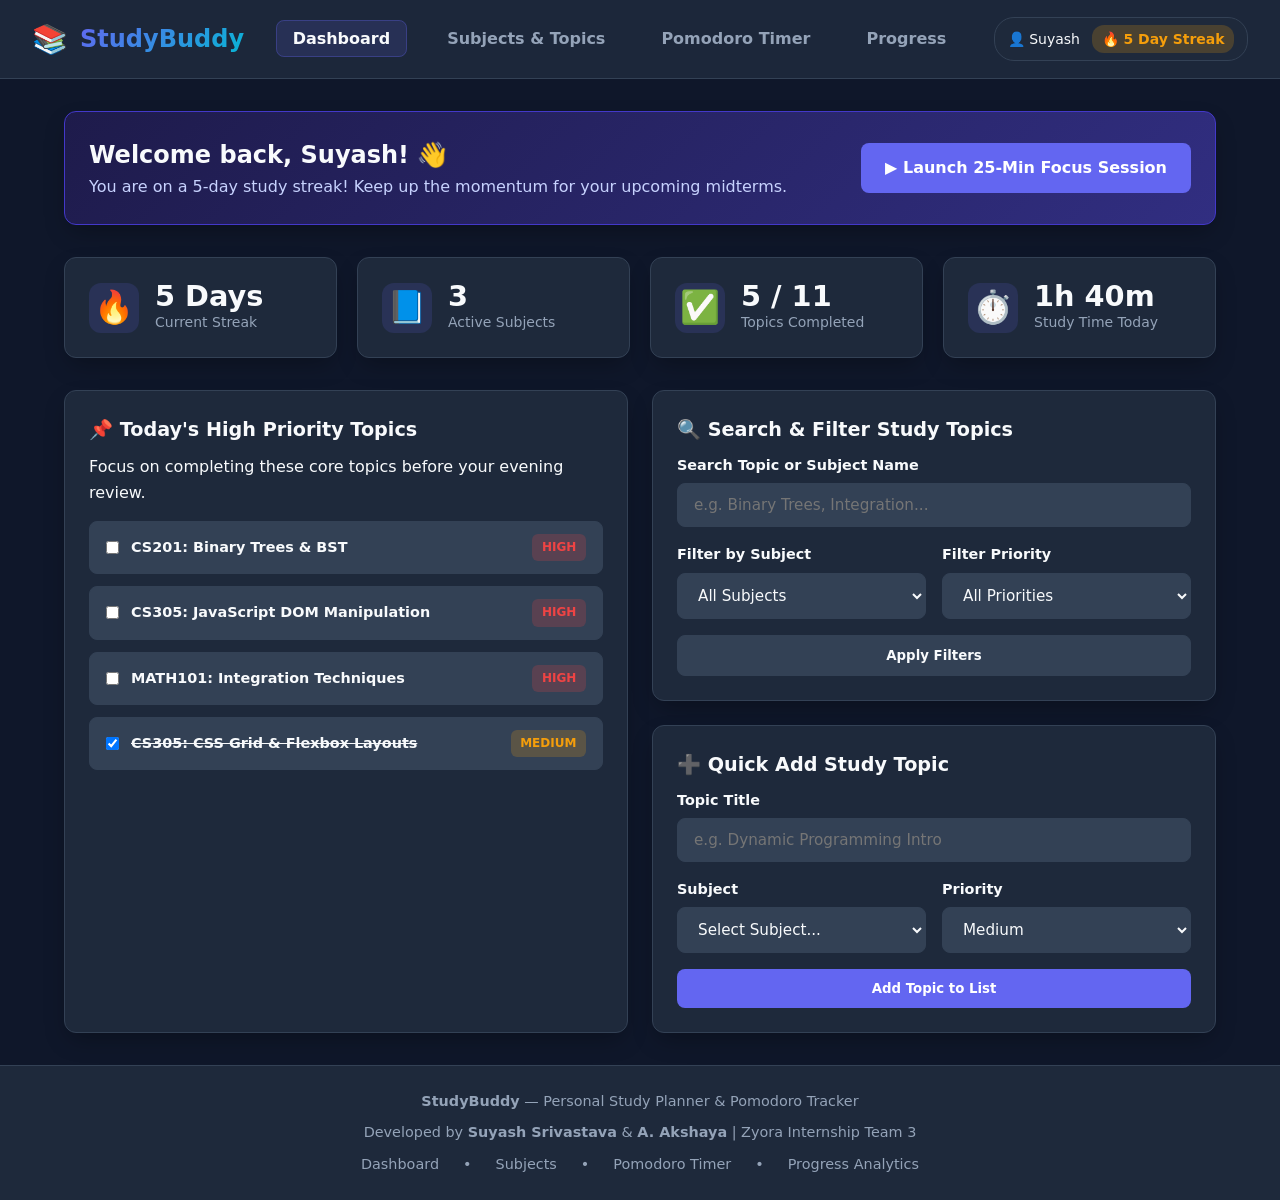
==== index.html @ 3e4cda9d "refactor: reorganize folder structure into /pages, /css, /js, /images and convert all pages to pure " ====
<!DOCTYPE html>
<html lang="en">
<head>
  <meta charset="UTF-8">
  <meta name="viewport" content="width=device-width, initial-scale=1.0">
  <title>StudyBuddy — Study Planner Dashboard</title>
  <meta name="description" content="Personal study planner dashboard to track daily study streaks, manage subjects, and focus with Pomodoro timers.">
  <link rel="stylesheet" href="css/style.css">
</head>
<body>

  <!-- Header & Navigation -->
  <header>
    <div class="logo-area">
      <span>📚</span>
      <h1>StudyBuddy</h1>
    </div>
    <nav aria-label="Main Navigation">
      <ul>
        <li><a href="index.html" class="active">Dashboard</a></li>
        <li><a href="pages/subjects.html">Subjects & Topics</a></li>
        <li><a href="pages/timer.html">Pomodoro Timer</a></li>
        <li><a href="pages/progress.html">Progress</a></li>
      </ul>
    </nav>
    <div class="user-badge">
      <span>👤 Suyash</span>
      <span class="streak-pill">🔥 5 Day Streak</span>
    </div>
  </header>

  <!-- Main Content Area -->
  <main id="main-content">
    
    <!-- Hero / Welcome Banner -->
    <section class="card" id="welcome-banner">
      <div>
        <h2>Welcome back, Suyash! 👋</h2>
        <p>You are on a 5-day study streak! Keep up the momentum for your upcoming midterms.</p>
      </div>
      <div>
        <a href="pages/timer.html" class="btn">▶️ Launch 25-Min Focus Session</a>
      </div>
    </section>

    <!-- Key Metrics / Stats Summary -->
    <section id="dashboard-stats" class="grid-4" aria-label="Study Overview Statistics">
      <div class="card stat-card">
        <div class="stat-icon">🔥</div>
        <div>
          <div class="stat-value">5 Days</div>
          <div class="stat-label">Current Streak</div>
        </div>
      </div>

      <div class="card stat-card">
        <div class="stat-icon">📘</div>
        <div>
          <div class="stat-value">3</div>
          <div class="stat-label">Active Subjects</div>
        </div>
      </div>

      <div class="card stat-card">
        <div class="stat-icon">✅</div>
        <div>
          <div class="stat-value">5 / 11</div>
          <div class="stat-label">Topics Completed</div>
        </div>
      </div>

      <div class="card stat-card">
        <div class="stat-icon">⏱️</div>
        <div>
          <div class="stat-value">1h 40m</div>
          <div class="stat-label">Study Time Today</div>
        </div>
      </div>
    </section>

    <!-- Two-Column Grid: Priority Tasks & Search/Forms -->
    <div class="grid-2">
      
      <!-- High Priority Topics Column -->
      <section class="card" id="priority-topics-section">
        <h3>📌 Today's High Priority Topics</h3>
        <p>Focus on completing these core topics before your evening review.</p>

        <ul class="topic-list" id="dashboard-topic-list">
          <li class="topic-item">
            <label for="topic-cb-1">
              <input type="checkbox" id="topic-cb-1" name="topic-cb-1">
              <span><strong>CS201:</strong> Binary Trees & BST</span>
            </label>
            <span class="badge badge-high">High</span>
          </li>
          <li class="topic-item">
            <label for="topic-cb-2">
              <input type="checkbox" id="topic-cb-2" name="topic-cb-2">
              <span><strong>CS305:</strong> JavaScript DOM Manipulation</span>
            </label>
            <span class="badge badge-high">High</span>
          </li>
          <li class="topic-item">
            <label for="topic-cb-3">
              <input type="checkbox" id="topic-cb-3" name="topic-cb-3">
              <span><strong>MATH101:</strong> Integration Techniques</span>
            </label>
            <span class="badge badge-high">High</span>
          </li>
          <li class="topic-item">
            <label for="topic-cb-4">
              <input type="checkbox" id="topic-cb-4" name="topic-cb-4" checked>
              <span><del><strong>CS305:</strong> CSS Grid & Flexbox Layouts</del></span>
            </label>
            <span class="badge badge-medium">Medium</span>
          </li>
        </ul>
      </section>

      <!-- Search & Quick Add Form Column -->
      <div class="form-column">
        
        <!-- Search & Filter Form -->
        <section class="card" id="search-filter-section">
          <h3>🔍 Search & Filter Study Topics</h3>
          <form id="dashboard-search-form" action="#" method="GET">
            <div class="form-group">
              <label for="search-query">Search Topic or Subject Name</label>
              <input type="text" id="search-query" name="search-query" placeholder="e.g. Binary Trees, Integration...">
            </div>

            <div class="form-row">
              <div class="form-group">
                <label for="filter-subject">Filter by Subject</label>
                <select id="filter-subject" name="filter-subject">
                  <option value="all">All Subjects</option>
                  <option value="CS201">Data Structures & Algorithms</option>
                  <option value="CS305">Web Development</option>
                  <option value="MATH101">Mathematics & Calculus</option>
                </select>
              </div>

              <div class="form-group">
                <label for="filter-priority">Filter Priority</label>
                <select id="filter-priority" name="filter-priority">
                  <option value="all">All Priorities</option>
                  <option value="high">High Priority</option>
                  <option value="medium">Medium Priority</option>
                  <option value="low">Low Priority</option>
                </select>
              </div>
            </div>

            <button type="submit" class="btn btn-secondary">Apply Filters</button>
          </form>
        </section>

        <!-- Quick Add Topic Form -->
        <section class="card" id="quick-add-section">
          <h3>➕ Quick Add Study Topic</h3>
          <form id="quick-task-form" action="#" method="POST">
            <div class="form-group">
              <label for="quick-topic-title">Topic Title</label>
              <input type="text" id="quick-topic-title" name="quick-topic-title" placeholder="e.g. Dynamic Programming Intro" required>
            </div>

            <div class="form-row">
              <div class="form-group">
                <label for="quick-subject-select">Subject</label>
                <select id="quick-subject-select" name="quick-subject-select" required>
                  <option value="">Select Subject...</option>
                  <option value="CS201">CS201: Data Structures</option>
                  <option value="CS305">CS305: Web Development</option>
                  <option value="MATH101">MATH101: Calculus</option>
                </select>
              </div>

              <div class="form-group">
                <label for="quick-priority-select">Priority</label>
                <select id="quick-priority-select" name="quick-priority-select">
                  <option value="high">High</option>
                  <option value="medium" selected>Medium</option>
                  <option value="low">Low</option>
                </select>
              </div>
            </div>

            <button type="submit" class="btn">Add Topic to List</button>
          </form>
        </section>

      </div>
    </div>

  </main>

  <!-- Shared Footer -->
  <footer>
    <p><strong>StudyBuddy</strong> — Personal Study Planner & Pomodoro Tracker</p>
    <p>Developed by <strong>Suyash Srivastava</strong> & <strong>A. Akshaya</strong> | Zyora Internship Team 3</p>
    <div class="footer-links">
      <a href="index.html">Dashboard</a> •
      <a href="pages/subjects.html">Subjects</a> •
      <a href="pages/timer.html">Pomodoro Timer</a> •
      <a href="pages/progress.html">Progress Analytics</a>
    </div>
  </footer>

  <script src="js/script.js"></script>
</body>
</html>
---- css/style.css ----
/* StudyBuddy CSS Stylesheet */
:root {
  --primary: #6366f1;
  --primary-hover: #4f46e5;
  --secondary: #06b6d4;
  --accent: #f59e0b;
  --success: #10b981;
  --danger: #ef4444;
  --bg-dark: #0f172a;
  --bg-card: #1e293b;
  --bg-input: #334155;
  --text-main: #f8fafc;
  --text-muted: #94a3b8;
  --border: #334155;
  --radius: 12px;
  --shadow: 0 10px 25px -5px rgba(0, 0, 0, 0.3);
}

* {
  box-sizing: border-box;
  margin: 0;
  padding: 0;
  font-family: 'Segoe UI', system-ui, -apple-system, sans-serif;
}

body {
  background-color: var(--bg-dark);
  color: var(--text-main);
  line-height: 1.6;
  min-height: 100vh;
  display: flex;
  flex-direction: column;
}

/* Header & Navigation */
header {
  background-color: rgba(30, 41, 59, 0.95);
  backdrop-filter: blur(10px);
  border-bottom: 1px solid var(--border);
  position: sticky;
  top: 0;
  z-index: 100;
  padding: 1rem 2rem;
  display: flex;
  justify-content: space-between;
  align-items: center;
  flex-wrap: wrap;
  gap: 1rem;
}

.logo-area {
  display: flex;
  align-items: center;
  gap: 0.75rem;
}

.logo-area span {
  font-size: 1.8rem;
}

.logo-area h1 {
  font-size: 1.5rem;
  font-weight: 700;
  background: linear-gradient(135deg, #6366f1, #06b6d4);
  -webkit-background-clip: text;
  -webkit-text-fill-color: transparent;
}

nav ul {
  display: flex;
  list-style: none;
  gap: 1.5rem;
}

nav a {
  color: var(--text-muted);
  text-decoration: none;
  font-weight: 600;
  padding: 0.5rem 1rem;
  border-radius: 8px;
  transition: all 0.2s ease;
}

nav a:hover,
nav a.active {
  color: var(--text-main);
  background-color: rgba(99, 102, 241, 0.15);
  border: 1px solid rgba(99, 102, 241, 0.3);
}

.user-badge {
  display: flex;
  align-items: center;
  gap: 0.75rem;
  background: var(--bg-card);
  padding: 0.4rem 0.8rem;
  border-radius: 20px;
  border: 1px solid var(--border);
  font-size: 0.875rem;
}

.streak-pill {
  background: rgba(245, 158, 11, 0.2);
  color: var(--accent);
  padding: 0.2rem 0.6rem;
  border-radius: 12px;
  font-weight: 700;
}

/* Main Container */
main {
  flex: 1;
  max-width: 1200px;
  width: 100%;
  margin: 0 auto;
  padding: 2rem 1.5rem;
  display: flex;
  flex-direction: column;
  gap: 2rem;
}

.page-header {
  display: flex;
  justify-content: space-between;
  align-items: center;
  flex-wrap: wrap;
  gap: 1rem;
  padding-bottom: 1rem;
  border-bottom: 1px solid var(--border);
}

.page-header h2 {
  font-size: 1.8rem;
  font-weight: 700;
}

.page-header p {
  color: var(--text-muted);
}

/* Welcome Banner */
#welcome-banner {
  background: linear-gradient(135deg, #1e1b4b, #312e81);
  border-color: #4338ca;
  display: flex;
  justify-content: space-between;
  align-items: center;
  flex-wrap: wrap;
  gap: 1rem;
}

#welcome-banner p {
  color: #c7d2fe;
}

/* Grids */
.grid-2 {
  display: grid;
  grid-template-columns: repeat(auto-fit, minmax(320px, 1fr));
  gap: 1.5rem;
}

.grid-4 {
  display: grid;
  grid-template-columns: repeat(auto-fit, minmax(220px, 1fr));
  gap: 1.25rem;
}

.form-column {
  display: flex;
  flex-direction: column;
  gap: 1.5rem;
}

/* Cards */
.card {
  background: var(--bg-card);
  border: 1px solid var(--border);
  border-radius: var(--radius);
  padding: 1.5rem;
  box-shadow: var(--shadow);
}

.card h3 {
  font-size: 1.2rem;
  margin-bottom: 0.5rem;
}

.stat-card {
  display: flex;
  align-items: center;
  gap: 1rem;
}

.stat-icon {
  font-size: 2rem;
  width: 50px;
  height: 50px;
  border-radius: 12px;
  background: rgba(99, 102, 241, 0.15);
  display: flex;
  align-items: center;
  justify-content: center;
}

.stat-value {
  font-size: 1.8rem;
  font-weight: 800;
  line-height: 1;
}

.stat-label {
  color: var(--text-muted);
  font-size: 0.875rem;
}

/* Forms & Inputs */
form {
  display: flex;
  flex-direction: column;
  gap: 1rem;

}

.form-group {
  display: flex;
  flex-direction: column;
  gap: 0.4rem;
}

.form-row {
  display: flex;
  gap: 1rem;
  flex-wrap: wrap;
}

.form-row .form-group {
  flex: 1;
  min-width: 200px;
}

.filter-form-row {
  align-items: flex-end;
}

.flex-2 {
  flex: 2;
}

label {
  font-weight: 600;
  font-size: 0.9rem;
  color: var(--text-main);
}

.checkbox-label {
  display: flex;
  align-items: center;
  gap: 0.5rem;
  cursor: pointer;
}

input[type="text"],
input[type="number"],
input[type="date"],
input[type="time"],
select,
textarea {
  width: 100%;
  padding: 0.75rem 1rem;
  background: var(--bg-input);
  border: 1px solid var(--border);
  border-radius: 8px;
  color: var(--text-main);
  font-size: 0.95rem;
  outline: none;
  transition: border-color 0.2s ease;
}

input:focus,
select:focus,
textarea:focus {
  border-color: var(--primary);
}

.btn {
  display: inline-flex;
  align-items: center;
  justify-content: center;
  gap: 0.5rem;
  padding: 0.75rem 1.5rem;
  background: var(--primary);
  color: #fff;
  font-weight: 600;
  border: none;
  border-radius: 8px;
  cursor: pointer;
  text-decoration: none;
  width: 100%;
  transition: background 0.2s ease;
}

.btn:hover {
  background: var(--primary-hover);
}

.btn-secondary {
  background: var(--bg-input);
  color: var(--text-main);
  border: 1px solid var(--border);
}

.btn-secondary:hover {
  background: var(--border);
}

.btn-danger {
  background: var(--danger);
}

.btn-success {
  background: var(--success);
}

/* Topic Checklists */
.topic-list {
  list-style: none;
  display: flex;
  flex-direction: column;
  gap: 0.75rem;
  margin-top: 1rem;
}

.topic-item {
  display: flex;
  align-items: center;
  justify-content: space-between;
  background: var(--bg-input);
  padding: 0.75rem 1rem;
  border-radius: 8px;
  border: 1px solid var(--border);
}

.topic-item label {
  display: flex;
  align-items: center;
  gap: 0.75rem;
  cursor: pointer;
}

.badge {
  padding: 0.25rem 0.6rem;
  border-radius: 6px;
  font-size: 0.75rem;
  font-weight: 700;
  text-transform: uppercase;
  display: inline-block;
}

.badge-high { background: rgba(239, 68, 68, 0.2); color: var(--danger); }
.badge-medium { background: rgba(245, 158, 11, 0.2); color: var(--accent); }
.badge-low { background: rgba(16, 185, 129, 0.2); color: var(--success); }

/* Progress Bar */
.progress-bar-bg {
  width: 100%;
  height: 10px;
  background: var(--bg-input);
  border-radius: 5px;
  overflow: hidden;
  margin-top: 0.5rem;
}

.progress-bar-large {
  height: 14px;
}

.progress-bar-fill {
  height: 100%;
  background: linear-gradient(90deg, var(--primary), var(--secondary));
  border-radius: 5px;
  transition: width 0.3s ease;
}

.progress-fill-50 { width: 50%; }
.progress-fill-33 { width: 33%; }
.progress-fill-45 { width: 45%; }
.progress-cyan { background: linear-gradient(90deg, #06b6d4, #10b981); }
.progress-amber { background: linear-gradient(90deg, #f59e0b, #ef4444); }

.subject-card-stack {
  display: flex;
  flex-direction: column;
  gap: 1.5rem;
}

.subject-card-header {
  display: flex;
  justify-content: space-between;
  align-items: center;
  margin-bottom: 0.5rem;
}

.section-subtext {
  color: var(--text-muted);
  font-size: 0.875rem;
}

/* Timer Display Page */
.timer-box {
  text-align: center;
  padding: 2.5rem;
}

.timer-mode-group {
  display: flex;
  justify-content: center;
  gap: 0.75rem;
  margin-bottom: 1.5rem;
  flex-wrap: wrap;
}

.timer-mode-group .btn {
  width: auto;
}

.active-task-text {
  color: var(--text-muted);
  font-size: 1.1rem;
}

.active-task-text strong {
  color: var(--secondary);
}

.timer-clock {
  font-size: 4.5rem;
  font-weight: 800;
  font-family: monospace;
  letter-spacing: 2px;
  margin: 1rem 0;
  color: var(--secondary);
}

.timer-controls {
  display: flex;
  justify-content: center;
  gap: 1rem;
  margin-top: 1.5rem;
}

.timer-controls .btn {
  width: auto;
  font-size: 1.1rem;
  padding: 0.8rem 1.8rem;
}

/* Session History Table */
.table-wrapper {
  overflow-x: auto;
  margin-top: 1rem;
}

.session-table {
  width: 100%;
  border-collapse: collapse;
  text-align: left;
}

.session-table th {
  padding: 0.75rem;
  border-bottom: 1px solid var(--border);
  color: var(--text-muted);
}

.session-table td {
  padding: 0.75rem;
  border-bottom: 1px solid var(--border);
}

/* Progress Page Components */
.progress-summary-header {
  display: flex;
  justify-content: space-between;
  align-items: center;
  flex-wrap: wrap;
  gap: 1rem;
  margin-bottom: 0.5rem;
}

.progress-percentage-large {
  font-size: 2.2rem;
  font-weight: 800;
  color: var(--secondary);
}

.progress-card-header {
  display: flex;
  justify-content: space-between;
  align-items: center;
  margin-bottom: 0.25rem;
}

.progress-badge-primary { font-weight: 700; color: var(--primary); }
.progress-badge-secondary { font-weight: 700; color: var(--secondary); }
.progress-badge-accent { font-weight: 700; color: var(--accent); }

.progress-topic-breakdown {
  margin-top: 1rem;
  font-size: 0.85rem;
  color: var(--text-muted);
  list-style: none;
  display: flex;
  flex-direction: column;
  gap: 0.3rem;
}

.achievement-card {
  background: linear-gradient(135deg, #1e293b, #0f172a);
}

.streak-banner {
  display: flex;
  gap: 1rem;
  align-items: center;
  margin: 1rem 0;
}

.streak-icon {
  font-size: 3rem;
}

.streak-title {
  font-size: 1.5rem;
  font-weight: 800;
  color: var(--accent);
}

.badge-row {
  display: flex;
  gap: 0.5rem;
  flex-wrap: wrap;
  margin-top: 1rem;
}

/* Footer */
footer {
  background: var(--bg-card);
  border-top: 1px solid var(--border);
  padding: 1.5rem 2rem;
  margin-top: auto;
  text-align: center;
  color: var(--text-muted);
  font-size: 0.9rem;
}

footer p {
  margin-bottom: 0.5rem;
}

.footer-links {
  display: flex;
  justify-content: center;
  gap: 1.5rem;
  margin-top: 0.5rem;
}

.footer-links a {
  color: var(--text-muted);
  text-decoration: none;
}

.footer-links a:hover {
  color: var(--primary);
}
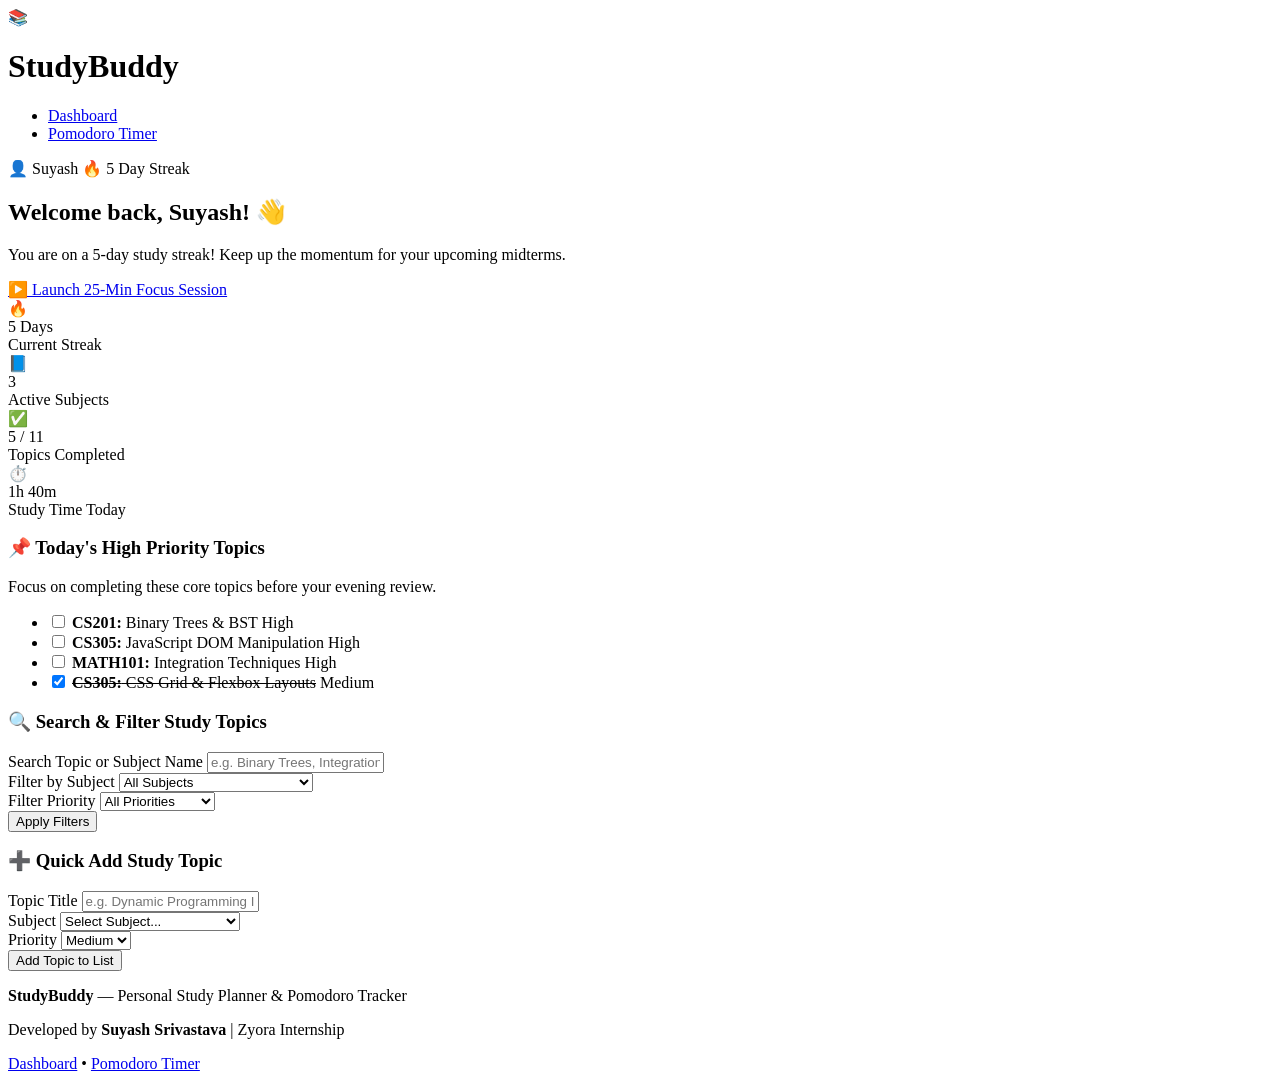
==== commit 7e2a1c13: "refactor: remove Akshaya's pages, remove all CSS & JS files, keep pure HTML for Suyash's pages" ====
--- a/index.html
+++ b/index.html
@@ -5,7 +5,6 @@
   <meta name="viewport" content="width=device-width, initial-scale=1.0">
   <title>StudyBuddy — Study Planner Dashboard</title>
   <meta name="description" content="Personal study planner dashboard to track daily study streaks, manage subjects, and focus with Pomodoro timers.">
-  <link rel="stylesheet" href="css/style.css">
 </head>
 <body>
 
@@ -18,9 +17,7 @@
     <nav aria-label="Main Navigation">
       <ul>
         <li><a href="index.html" class="active">Dashboard</a></li>
-        <li><a href="pages/subjects.html">Subjects & Topics</a></li>
         <li><a href="pages/timer.html">Pomodoro Timer</a></li>
-        <li><a href="pages/progress.html">Progress</a></li>
       </ul>
     </nav>
     <div class="user-badge">
@@ -198,15 +195,12 @@
   <!-- Shared Footer -->
   <footer>
     <p><strong>StudyBuddy</strong> — Personal Study Planner & Pomodoro Tracker</p>
-    <p>Developed by <strong>Suyash Srivastava</strong> & <strong>A. Akshaya</strong> | Zyora Internship Team 3</p>
+    <p>Developed by <strong>Suyash Srivastava</strong> | Zyora Internship</p>
     <div class="footer-links">
       <a href="index.html">Dashboard</a> •
-      <a href="pages/subjects.html">Subjects</a> •
-      <a href="pages/timer.html">Pomodoro Timer</a> •
-      <a href="pages/progress.html">Progress Analytics</a>
+      <a href="pages/timer.html">Pomodoro Timer</a>
     </div>
   </footer>
 
-  <script src="js/script.js"></script>
 </body>
 </html>
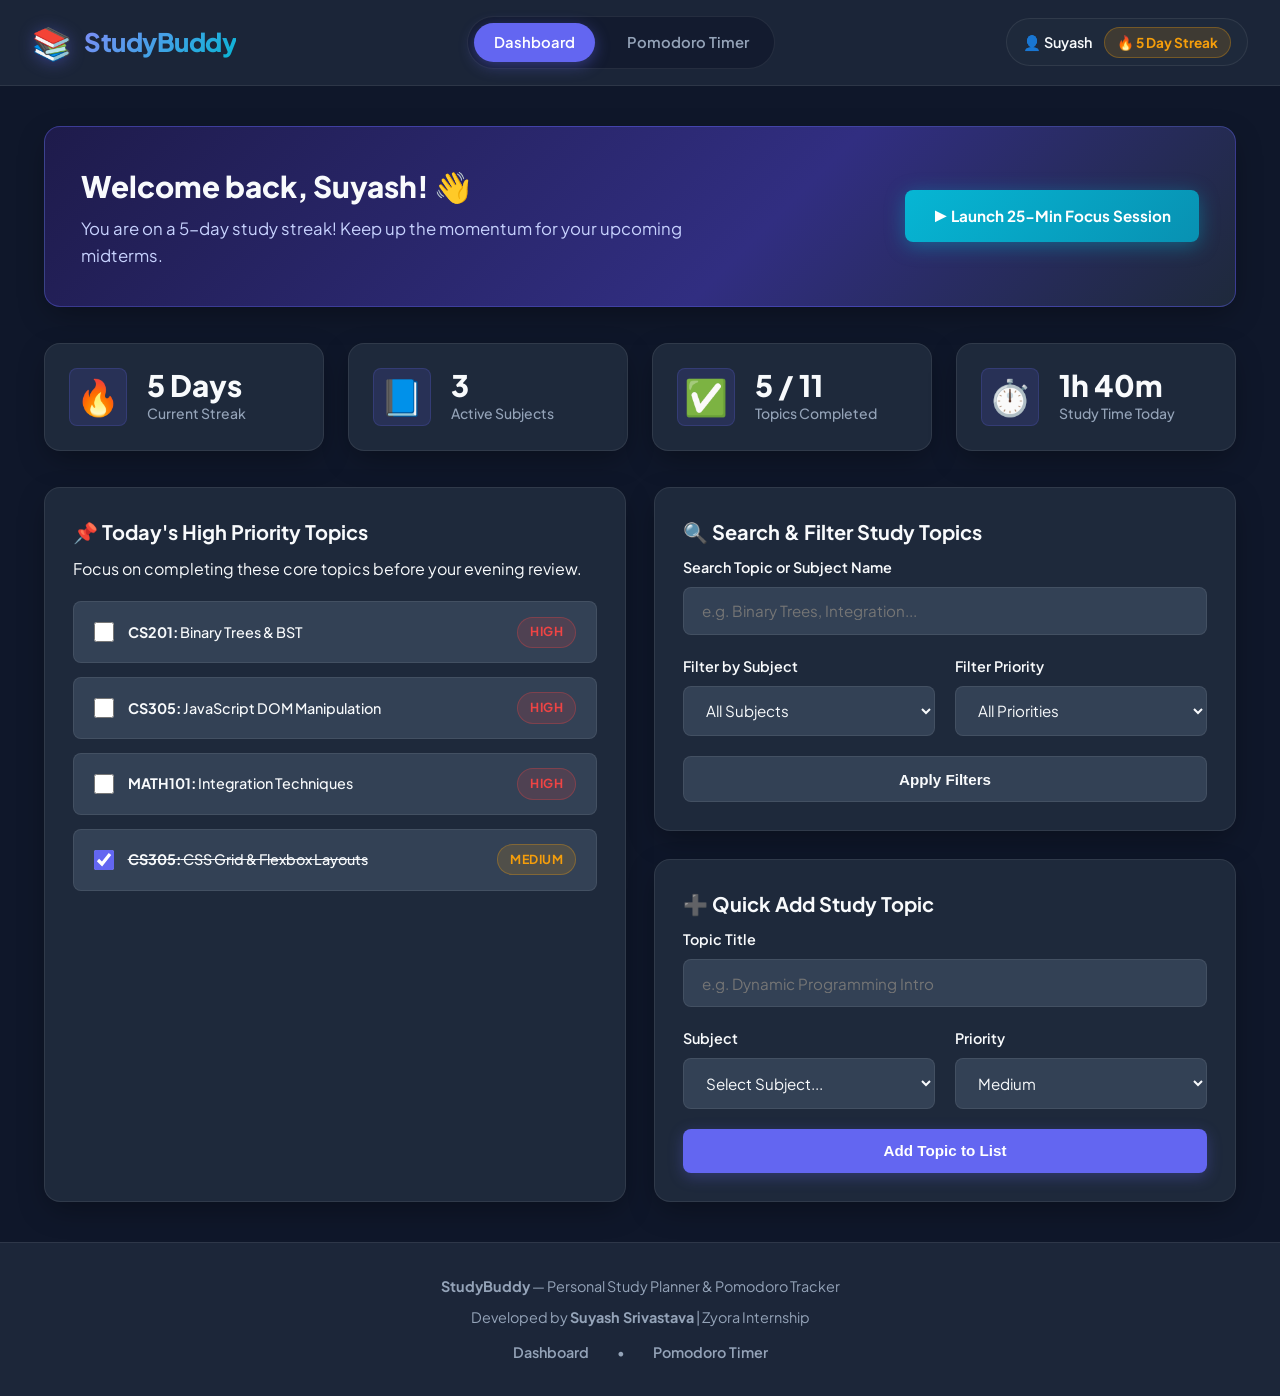
==== commit cf6e84fa: "style: implement shared design system, CSS custom tokens, glassmorphism UI, and full mobile responsi" ====
--- a/index.html
+++ b/index.html
@@ -5,6 +5,7 @@
   <meta name="viewport" content="width=device-width, initial-scale=1.0">
   <title>StudyBuddy — Study Planner Dashboard</title>
   <meta name="description" content="Personal study planner dashboard to track daily study streaks, manage subjects, and focus with Pomodoro timers.">
+  <link rel="stylesheet" href="css/style.css">
 </head>
 <body>
 
--- a/css/style.css
+++ b/css/style.css
@@ -0,0 +1,718 @@
+/* ==========================================================================
+   StudyBuddy — Shared Master Stylesheet (Day 2 Design Upgrade)
+   ========================================================================== */
+
+@import url('https://fonts.googleapis.com/css2?family=Plus+Jakarta+Sans:wght@400;500;600;700;800&family=JetBrains+Mono:wght@600;800&display=swap');
+
+/* --- Design Tokens & Color Palette --- */
+:root {
+  --primary: #6366f1;
+  --primary-hover: #4f46e5;
+  --primary-light: rgba(99, 102, 241, 0.15);
+  --secondary: #06b6d4;
+  --secondary-hover: #0891b2;
+  --accent: #f59e0b;
+  --success: #10b981;
+  --danger: #ef4444;
+  
+  --bg: #0f172a;
+  --bg-card: #1e293b;
+  --bg-card-hover: #24334a;
+  --bg-input: #334155;
+  
+  --text: #f8fafc;
+  --text-muted: #94a3b8;
+  
+  --border: rgba(255, 255, 255, 0.08);
+  --border-hover: rgba(99, 102, 241, 0.4);
+  
+  --radius: 16px;
+  --radius-sm: 8px;
+  
+  --shadow: 0 10px 30px -5px rgba(0, 0, 0, 0.35);
+  --shadow-hover: 0 20px 40px -10px rgba(99, 102, 241, 0.25);
+  
+  --font-main: 'Plus Jakarta Sans', system-ui, -apple-system, sans-serif;
+  --font-mono: 'JetBrains Mono', monospace;
+  
+  --transition: all 0.25s cubic-bezier(0.4, 0, 0.2, 1);
+}
+
+/* --- Global Reset & Base Setup --- */
+*, *::before, *::after {
+  box-sizing: border-box;
+  margin: 0;
+  padding: 0;
+}
+
+html {
+  scroll-behavior: smooth;
+  font-size: 16px;
+}
+
+body {
+  background-color: var(--bg);
+  color: var(--text);
+  font-family: var(--font-main);
+  line-height: 1.6;
+  min-height: 100vh;
+  display: flex;
+  flex-direction: column;
+  -webkit-font-smoothing: antialiased;
+}
+
+/* --- Header & Navigation --- */
+header {
+  background: rgba(30, 41, 59, 0.85);
+  backdrop-filter: blur(16px);
+  -webkit-backdrop-filter: blur(16px);
+  border-bottom: 1px solid var(--border);
+  position: sticky;
+  top: 0;
+  z-index: 1000;
+  padding: 1rem 2rem;
+  display: flex;
+  justify-content: space-between;
+  align-items: center;
+  flex-wrap: wrap;
+  gap: 1.25rem;
+}
+
+.logo-area {
+  display: flex;
+  align-items: center;
+  gap: 0.75rem;
+  cursor: pointer;
+}
+
+.logo-area span {
+  font-size: 2rem;
+  filter: drop-shadow(0 2px 8px rgba(99, 102, 241, 0.4));
+}
+
+.logo-area h1 {
+  font-size: 1.6rem;
+  font-weight: 800;
+  background: linear-gradient(135deg, #818cf8 0%, #06b6d4 100%);
+  -webkit-background-clip: text;
+  -webkit-text-fill-color: transparent;
+  letter-spacing: -0.5px;
+}
+
+nav ul {
+  display: flex;
+  list-style: none;
+  gap: 0.75rem;
+  background: rgba(15, 23, 42, 0.6);
+  padding: 0.35rem;
+  border-radius: 30px;
+  border: 1px solid var(--border);
+}
+
+nav a {
+  color: var(--text-muted);
+  text-decoration: none;
+  font-weight: 600;
+  font-size: 0.925rem;
+  padding: 0.5rem 1.25rem;
+  border-radius: 20px;
+  transition: var(--transition);
+  display: inline-block;
+}
+
+nav a:hover {
+  color: var(--text);
+  background: rgba(255, 255, 255, 0.05);
+}
+
+nav a.active {
+  color: #fff;
+  background: var(--primary);
+  box-shadow: 0 4px 15px rgba(99, 102, 241, 0.4);
+}
+
+.user-badge {
+  display: flex;
+  align-items: center;
+  gap: 0.75rem;
+  background: var(--bg-card);
+  padding: 0.45rem 1rem;
+  border-radius: 30px;
+  border: 1px solid var(--border);
+  font-size: 0.9rem;
+  font-weight: 600;
+}
+
+.streak-pill {
+  background: rgba(245, 158, 11, 0.15);
+  color: var(--accent);
+  border: 1px solid rgba(245, 158, 11, 0.3);
+  padding: 0.25rem 0.75rem;
+  border-radius: 20px;
+  font-weight: 700;
+  font-size: 0.85rem;
+  animation: pulse-glow 3s infinite alternate;
+}
+
+@keyframes pulse-glow {
+  0% { box-shadow: 0 0 0 0 rgba(245, 158, 11, 0.2); }
+  100% { box-shadow: 0 0 12px 2px rgba(245, 158, 11, 0.4); }
+}
+
+/* --- Main Layout Container --- */
+main {
+  flex: 1;
+  max-width: 1240px;
+  width: 100%;
+  margin: 0 auto;
+  padding: 2.5rem 1.5rem;
+  display: flex;
+  flex-direction: column;
+  gap: 2.25rem;
+}
+
+/* --- Section Headers --- */
+.page-header {
+  display: flex;
+  justify-content: space-between;
+  align-items: center;
+  flex-wrap: wrap;
+  gap: 1rem;
+  padding-bottom: 1.25rem;
+  border-bottom: 1px solid var(--border);
+}
+
+.page-header h2 {
+  font-size: 2rem;
+  font-weight: 800;
+  letter-spacing: -0.5px;
+}
+
+.page-header p {
+  color: var(--text-muted);
+  font-size: 1rem;
+}
+
+/* --- Cards Component --- */
+.card {
+  background: var(--bg-card);
+  border: 1px solid var(--border);
+  border-radius: var(--radius);
+  padding: 1.75rem;
+  box-shadow: var(--shadow);
+  transition: var(--transition);
+  position: relative;
+  overflow: hidden;
+}
+
+.card:hover {
+  border-color: var(--border-hover);
+}
+
+.card h3 {
+  font-size: 1.25rem;
+  font-weight: 700;
+  margin-bottom: 0.5rem;
+  color: var(--text);
+}
+
+/* Welcome Hero Banner */
+#welcome-banner {
+  background: linear-gradient(135deg, #1e1b4b 0%, #312e81 60%, #1e293b 100%);
+  border: 1px solid rgba(99, 102, 241, 0.4);
+  display: flex;
+  justify-content: space-between;
+  align-items: center;
+  flex-wrap: wrap;
+  gap: 1.5rem;
+  padding: 2.25rem;
+}
+
+#welcome-banner h2 {
+  font-size: 1.85rem;
+  font-weight: 800;
+  margin-bottom: 0.35rem;
+}
+
+#welcome-banner p {
+  color: #c7d2fe;
+  font-size: 1.05rem;
+  max-width: 650px;
+}
+
+#welcome-banner .btn {
+  background: linear-gradient(135deg, #06b6d4 0%, #0891b2 100%);
+  box-shadow: 0 4px 20px rgba(6, 182, 212, 0.4);
+}
+
+#welcome-banner .btn:hover {
+  transform: translateY(-2px);
+  box-shadow: 0 6px 25px rgba(6, 182, 212, 0.6);
+}
+
+/* Grid Layouts */
+.grid-2 {
+  display: grid;
+  grid-template-columns: repeat(auto-fit, minmax(340px, 1fr));
+  gap: 1.75rem;
+}
+
+.grid-4 {
+  display: grid;
+  grid-template-columns: repeat(auto-fit, minmax(230px, 1fr));
+  gap: 1.5rem;
+}
+
+.form-column {
+  display: flex;
+  flex-direction: column;
+  gap: 1.75rem;
+}
+
+/* Stat Cards */
+.stat-card {
+  display: flex;
+  align-items: center;
+  gap: 1.25rem;
+  padding: 1.5rem;
+}
+
+.stat-card:hover {
+  transform: translateY(-3px);
+  box-shadow: var(--shadow-hover);
+  background: var(--bg-card-hover);
+}
+
+.stat-icon {
+  font-size: 2.2rem;
+  width: 58px;
+  height: 58px;
+  border-radius: var(--radius-sm);
+  background: var(--primary-light);
+  border: 1px solid rgba(99, 102, 241, 0.2);
+  display: flex;
+  align-items: center;
+  justify-content: center;
+  flex-shrink: 0;
+}
+
+.stat-value {
+  font-size: 1.85rem;
+  font-weight: 800;
+  line-height: 1.1;
+  color: var(--text);
+}
+
+.stat-label {
+  color: var(--text-muted);
+  font-size: 0.875rem;
+  font-weight: 500;
+}
+
+/* --- Forms & Field Styling --- */
+form {
+  display: flex;
+  flex-direction: column;
+  gap: 1.25rem;
+  margin-top: 0.5rem;
+}
+
+.form-group {
+  display: flex;
+  flex-direction: column;
+  gap: 0.5rem;
+}
+
+.form-row {
+  display: flex;
+  gap: 1.25rem;
+  flex-wrap: wrap;
+}
+
+.form-row .form-group {
+  flex: 1;
+  min-width: 200px;
+}
+
+label {
+  font-weight: 600;
+  font-size: 0.9rem;
+  color: var(--text);
+  display: flex;
+  align-items: center;
+  gap: 0.5rem;
+}
+
+.checkbox-label {
+  cursor: pointer;
+  user-select: none;
+}
+
+input[type="text"],
+input[type="number"],
+input[type="date"],
+input[type="time"],
+select,
+textarea {
+  width: 100%;
+  padding: 0.85rem 1.1rem;
+  background: var(--bg-input);
+  border: 1px solid var(--border);
+  border-radius: var(--radius-sm);
+  color: var(--text);
+  font-family: var(--font-main);
+  font-size: 0.95rem;
+  outline: none;
+  transition: var(--transition);
+}
+
+input[type="text"]:hover,
+input[type="number"]:hover,
+select:hover,
+textarea:hover {
+  border-color: rgba(255, 255, 255, 0.2);
+}
+
+input:focus,
+select:focus,
+textarea:focus {
+  border-color: var(--primary);
+  box-shadow: 0 0 0 3px rgba(99, 102, 241, 0.25);
+  background: #3b4c63;
+}
+
+/* --- Buttons Component --- */
+.btn {
+  display: inline-flex;
+  align-items: center;
+  justify-content: center;
+  gap: 0.6rem;
+  padding: 0.85rem 1.75rem;
+  background: var(--primary);
+  color: #ffffff;
+  font-weight: 700;
+  font-size: 0.95rem;
+  border: none;
+  border-radius: var(--radius-sm);
+  cursor: pointer;
+  text-decoration: none;
+  width: 100%;
+  transition: var(--transition);
+  box-shadow: 0 4px 15px rgba(99, 102, 241, 0.3);
+}
+
+.btn:hover {
+  background: var(--primary-hover);
+  transform: translateY(-2px);
+  box-shadow: 0 6px 20px rgba(99, 102, 241, 0.45);
+}
+
+.btn:active {
+  transform: translateY(0);
+}
+
+.btn-secondary {
+  background: var(--bg-input);
+  color: var(--text);
+  border: 1px solid var(--border);
+  box-shadow: none;
+}
+
+.btn-secondary:hover {
+  background: rgba(255, 255, 255, 0.1);
+  border-color: rgba(255, 255, 255, 0.25);
+  box-shadow: 0 4px 15px rgba(0, 0, 0, 0.2);
+}
+
+.btn-danger {
+  background: var(--danger);
+  box-shadow: 0 4px 15px rgba(239, 68, 68, 0.3);
+}
+
+.btn-danger:hover {
+  background: #dc2626;
+  box-shadow: 0 6px 20px rgba(239, 68, 68, 0.45);
+}
+
+.btn-success {
+  background: var(--success);
+  box-shadow: 0 4px 15px rgba(16, 185, 129, 0.3);
+}
+
+.btn-success:hover {
+  background: #059669;
+  box-shadow: 0 6px 20px rgba(16, 185, 129, 0.45);
+}
+
+/* --- Checkable Topic Lists --- */
+.topic-list {
+  list-style: none;
+  display: flex;
+  flex-direction: column;
+  gap: 0.85rem;
+  margin-top: 1.25rem;
+}
+
+.topic-item {
+  display: flex;
+  align-items: center;
+  justify-content: space-between;
+  background: var(--bg-input);
+  padding: 0.9rem 1.25rem;
+  border-radius: var(--radius-sm);
+  border: 1px solid var(--border);
+  transition: var(--transition);
+}
+
+.topic-item:hover {
+  background: #3b4c6e;
+  border-color: var(--border-hover);
+  transform: translateX(4px);
+}
+
+.topic-item label {
+  display: flex;
+  align-items: center;
+  gap: 0.85rem;
+  cursor: pointer;
+  font-weight: 500;
+  width: 100%;
+}
+
+.topic-item input[type="checkbox"] {
+  width: 20px;
+  height: 20px;
+  accent-color: var(--primary);
+  cursor: pointer;
+}
+
+/* --- Badges --- */
+.badge {
+  padding: 0.3rem 0.75rem;
+  border-radius: 20px;
+  font-size: 0.775rem;
+  font-weight: 700;
+  letter-spacing: 0.5px;
+  text-transform: uppercase;
+  display: inline-block;
+  white-space: nowrap;
+}
+
+.badge-high {
+  background: rgba(239, 68, 68, 0.15);
+  color: var(--danger);
+  border: 1px solid rgba(239, 68, 68, 0.3);
+}
+
+.badge-medium {
+  background: rgba(245, 158, 11, 0.15);
+  color: var(--accent);
+  border: 1px solid rgba(245, 158, 11, 0.3);
+}
+
+.badge-low {
+  background: rgba(16, 185, 129, 0.15);
+  color: var(--success);
+  border: 1px solid rgba(16, 185, 129, 0.3);
+}
+
+/* --- Pomodoro Timer Component --- */
+.timer-box {
+  text-align: center;
+  padding: 3rem 2rem;
+  background: linear-gradient(180deg, #1e293b 0%, #0f172a 100%);
+  border: 1px solid rgba(99, 102, 241, 0.25);
+}
+
+.timer-mode-group {
+  display: flex;
+  justify-content: center;
+  gap: 1rem;
+  margin-bottom: 2rem;
+  flex-wrap: wrap;
+}
+
+.timer-mode-group .btn {
+  width: auto;
+  padding: 0.65rem 1.35rem;
+  font-size: 0.9rem;
+  border-radius: 30px;
+}
+
+.active-task-text {
+  color: var(--text-muted);
+  font-size: 1.15rem;
+  font-weight: 500;
+  margin-bottom: 0.5rem;
+}
+
+.active-task-text strong {
+  color: var(--secondary);
+  font-weight: 700;
+}
+
+.timer-clock {
+  font-size: 5.5rem;
+  font-weight: 800;
+  font-family: var(--font-mono);
+  letter-spacing: 3px;
+  margin: 1.25rem 0;
+  color: var(--secondary);
+  text-shadow: 0 0 35px rgba(6, 182, 212, 0.4);
+}
+
+.timer-controls {
+  display: flex;
+  justify-content: center;
+  gap: 1.25rem;
+  margin-top: 2rem;
+  flex-wrap: wrap;
+}
+
+.timer-controls .btn {
+  width: auto;
+  font-size: 1.1rem;
+  padding: 0.85rem 2.25rem;
+  border-radius: 30px;
+}
+
+/* --- Tables & Data Layouts --- */
+.table-wrapper {
+  overflow-x: auto;
+  margin-top: 1.25rem;
+  border-radius: var(--radius-sm);
+  border: 1px solid var(--border);
+}
+
+.session-table {
+  width: 100%;
+  border-collapse: collapse;
+  text-align: left;
+  font-size: 0.95rem;
+}
+
+.session-table th {
+  padding: 1rem 1.25rem;
+  background: rgba(15, 23, 42, 0.8);
+  border-bottom: 1px solid var(--border);
+  color: var(--text-muted);
+  font-weight: 700;
+  font-size: 0.85rem;
+  text-transform: uppercase;
+  letter-spacing: 0.5px;
+}
+
+.session-table td {
+  padding: 1rem 1.25rem;
+  border-bottom: 1px solid var(--border);
+  transition: var(--transition);
+}
+
+.session-table tbody tr {
+  transition: var(--transition);
+}
+
+.session-table tbody tr:hover {
+  background: var(--bg-card-hover);
+}
+
+.session-table tbody tr:last-child td {
+  border-bottom: none;
+}
+
+/* --- Footer --- */
+footer {
+  background: rgba(30, 41, 59, 0.9);
+  border-top: 1px solid var(--border);
+  padding: 2rem;
+  margin-top: auto;
+  text-align: center;
+  color: var(--text-muted);
+  font-size: 0.9rem;
+}
+
+footer p {
+  margin-bottom: 0.5rem;
+}
+
+.footer-links {
+  display: flex;
+  justify-content: center;
+  gap: 1.75rem;
+  margin-top: 0.75rem;
+}
+
+.footer-links a {
+  color: var(--text-muted);
+  text-decoration: none;
+  font-weight: 600;
+  transition: var(--transition);
+}
+
+.footer-links a:hover {
+  color: var(--primary);
+}
+
+/* --- Mobile & Tablet Responsiveness --- */
+@media (max-width: 768px) {
+  header {
+    padding: 1rem 1.25rem;
+    flex-direction: column;
+    align-items: stretch;
+  }
+
+  .logo-area {
+    justify-content: center;
+  }
+
+  nav ul {
+    justify-content: center;
+    width: 100%;
+  }
+
+  .user-badge {
+    justify-content: center;
+  }
+
+  main {
+    padding: 1.5rem 1rem;
+    gap: 1.5rem;
+  }
+
+  .timer-clock {
+    font-size: 4rem;
+  }
+
+  .grid-2, .grid-4 {
+    grid-template-columns: 1fr;
+  }
+
+  #welcome-banner {
+    flex-direction: column;
+    align-items: stretch;
+    text-align: center;
+  }
+
+  #welcome-banner .btn {
+    width: 100%;
+  }
+}
+
+@media (max-width: 480px) {
+  nav ul {
+    flex-direction: column;
+    border-radius: var(--radius-sm);
+  }
+
+  nav a {
+    text-align: center;
+  }
+
+  .timer-controls {
+    flex-direction: column;
+  }
+
+  .timer-controls .btn {
+    width: 100%;
+  }
+}
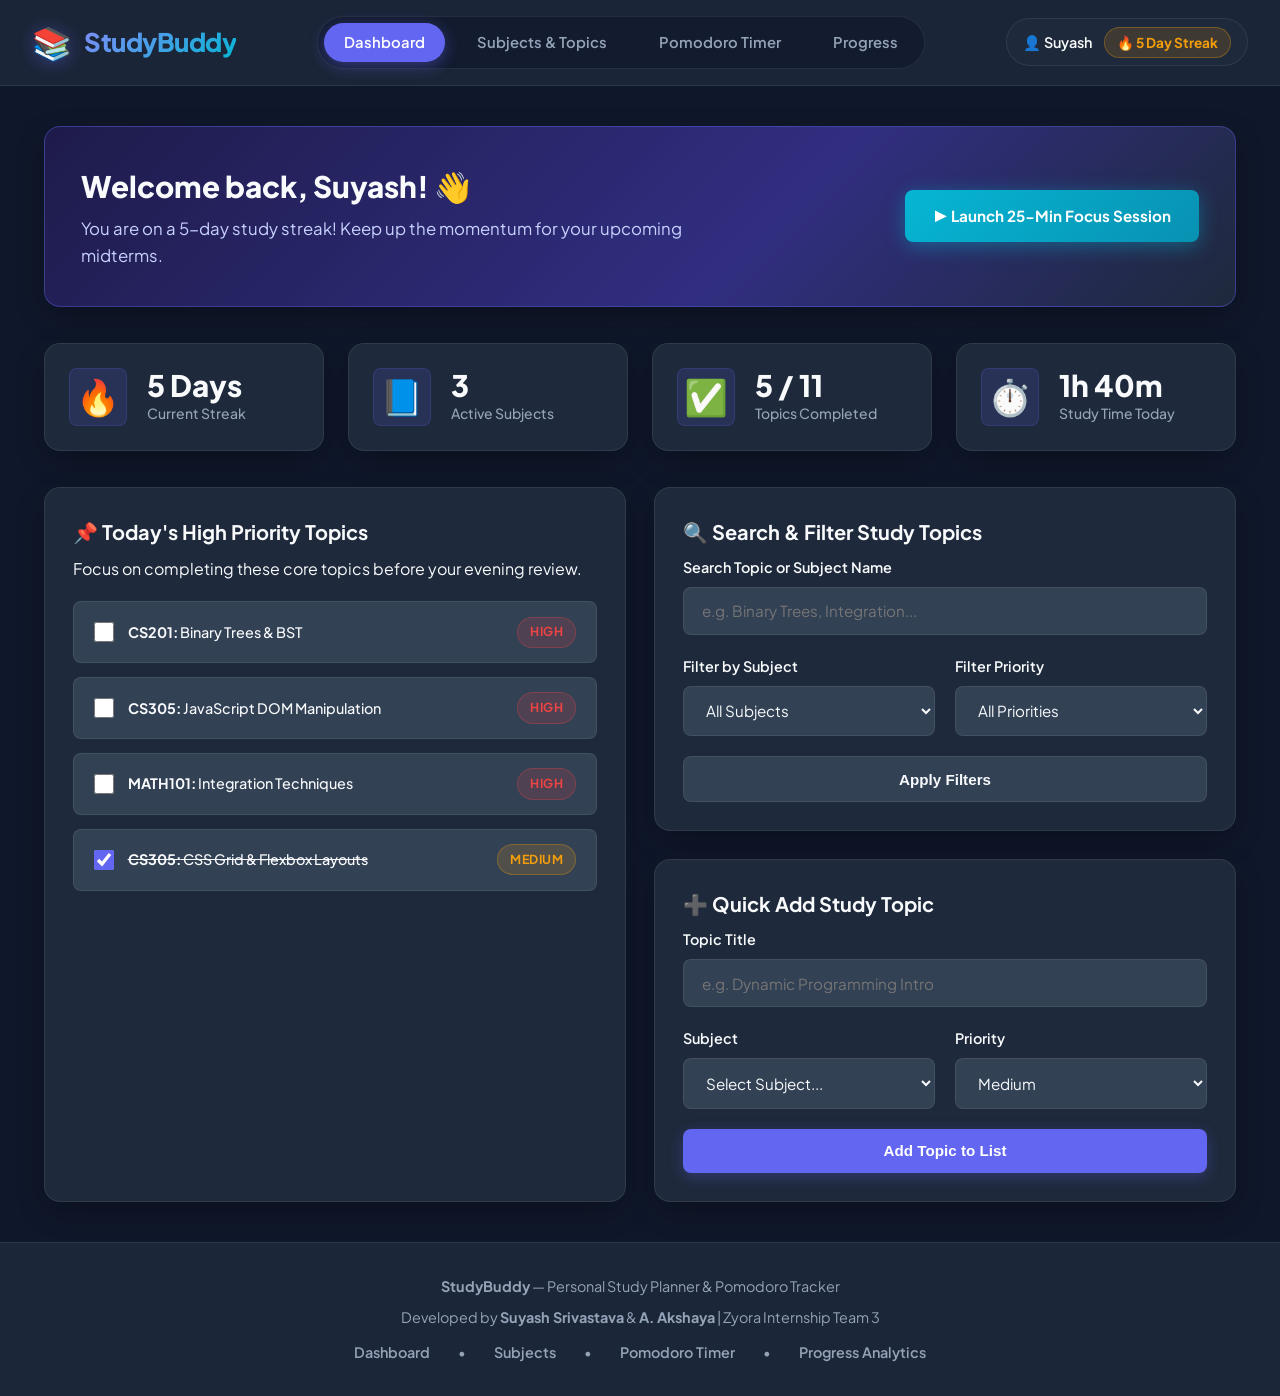
==== commit 967a5c51: "feat: build styled subjects.html and progress.html pages and update cross-page navigation links" ====
--- a/index.html
+++ b/index.html
@@ -18,7 +18,9 @@
     <nav aria-label="Main Navigation">
       <ul>
         <li><a href="index.html" class="active">Dashboard</a></li>
+        <li><a href="pages/subjects.html">Subjects & Topics</a></li>
         <li><a href="pages/timer.html">Pomodoro Timer</a></li>
+        <li><a href="pages/progress.html">Progress</a></li>
       </ul>
     </nav>
     <div class="user-badge">
@@ -196,10 +198,12 @@
   <!-- Shared Footer -->
   <footer>
     <p><strong>StudyBuddy</strong> — Personal Study Planner & Pomodoro Tracker</p>
-    <p>Developed by <strong>Suyash Srivastava</strong> | Zyora Internship</p>
+    <p>Developed by <strong>Suyash Srivastava</strong> & <strong>A. Akshaya</strong> | Zyora Internship Team 3</p>
     <div class="footer-links">
       <a href="index.html">Dashboard</a> •
-      <a href="pages/timer.html">Pomodoro Timer</a>
+      <a href="pages/subjects.html">Subjects</a> •
+      <a href="pages/timer.html">Pomodoro Timer</a> •
+      <a href="pages/progress.html">Progress Analytics</a>
     </div>
   </footer>
 
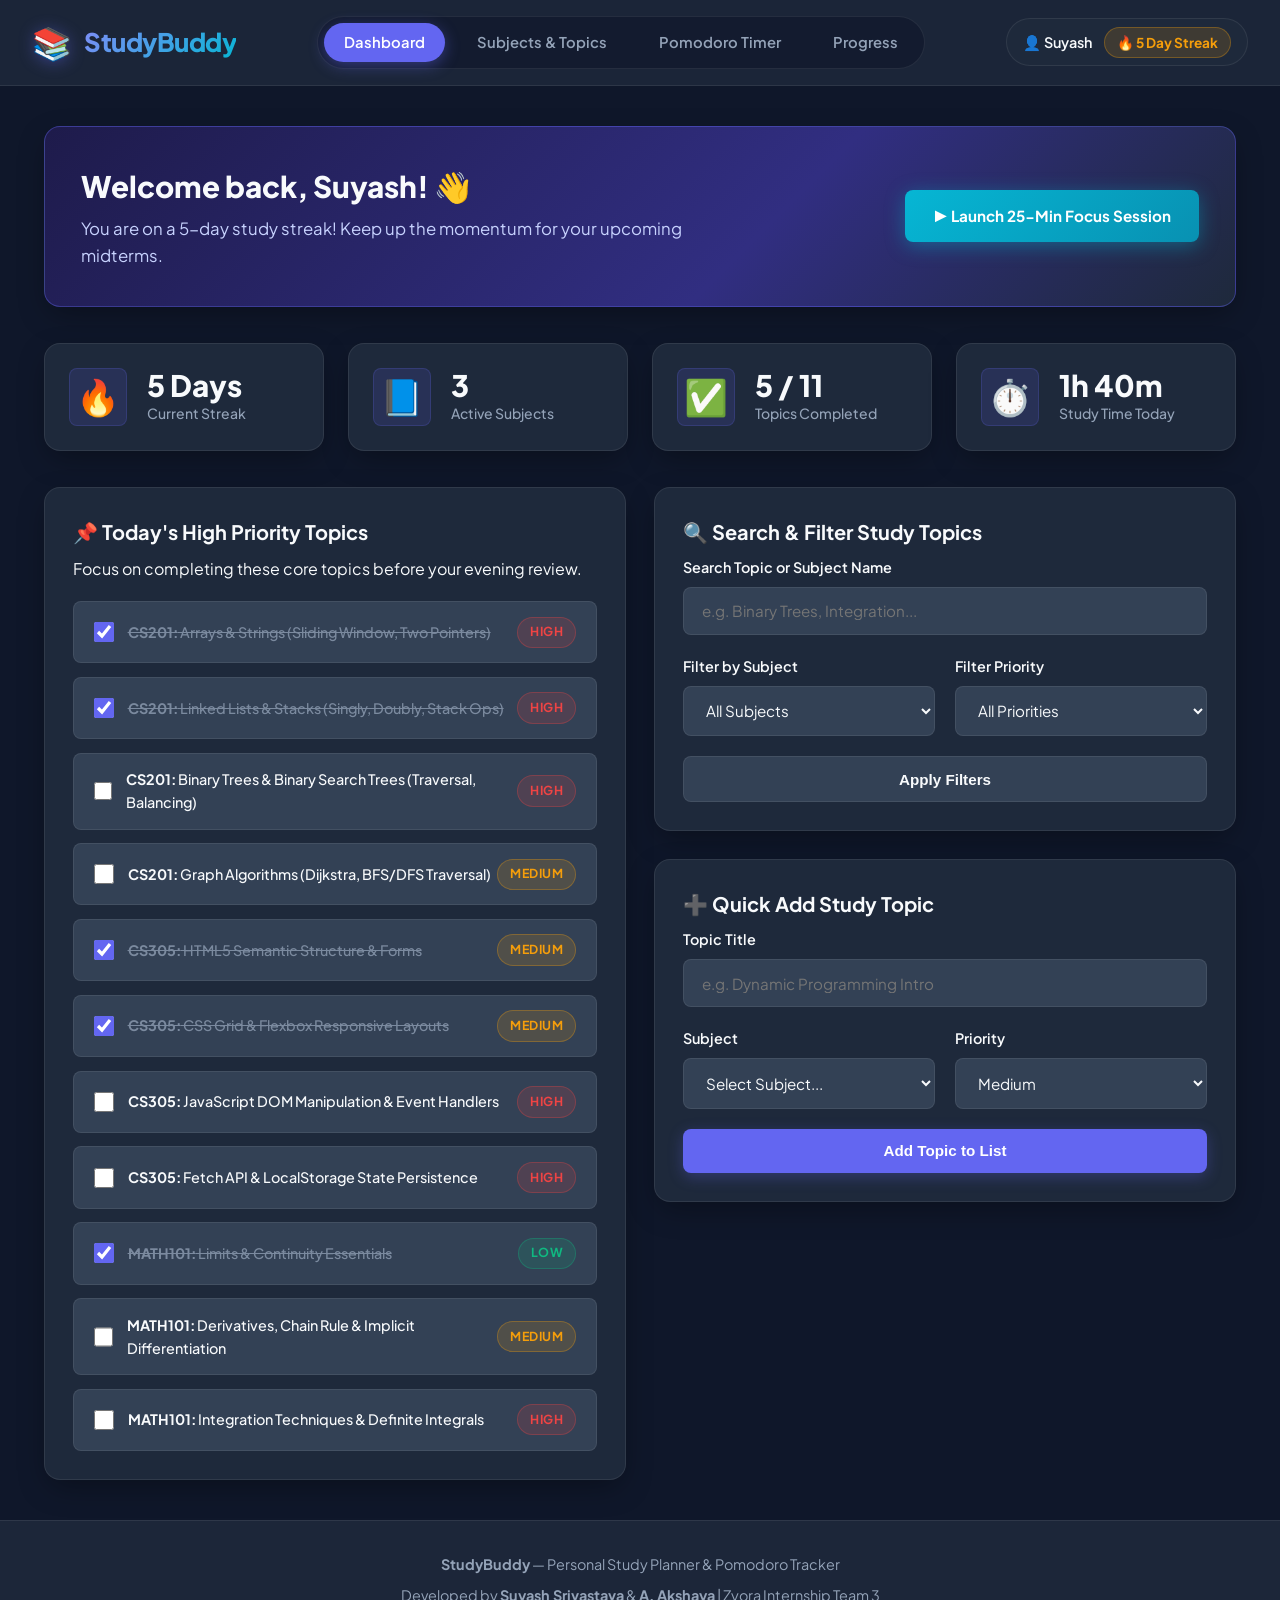
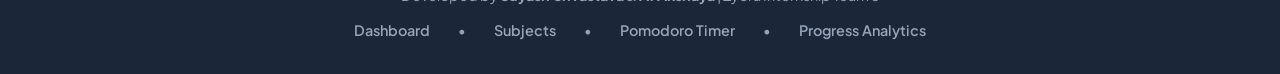
==== commit 8b3ed716: "Day 3: Add full JavaScript interactivity across all 4 pages - forms, localStorage, toast notificatio" ====
--- a/index.html
+++ b/index.html
@@ -25,7 +25,7 @@
     </nav>
     <div class="user-badge">
       <span>👤 Suyash</span>
-      <span class="streak-pill">🔥 5 Day Streak</span>
+      <span class="streak-pill" id="stat-streak-pill">🔥 5 Day Streak</span>
     </div>
   </header>
 
@@ -48,7 +48,7 @@
       <div class="card stat-card">
         <div class="stat-icon">🔥</div>
         <div>
-          <div class="stat-value">5 Days</div>
+          <div class="stat-value" id="stat-streak">5 Days</div>
           <div class="stat-label">Current Streak</div>
         </div>
       </div>
@@ -56,7 +56,7 @@
       <div class="card stat-card">
         <div class="stat-icon">📘</div>
         <div>
-          <div class="stat-value">3</div>
+          <div class="stat-value" id="stat-subjects">3</div>
           <div class="stat-label">Active Subjects</div>
         </div>
       </div>
@@ -64,7 +64,7 @@
       <div class="card stat-card">
         <div class="stat-icon">✅</div>
         <div>
-          <div class="stat-value">5 / 11</div>
+          <div class="stat-value" id="stat-topics">5 / 11</div>
           <div class="stat-label">Topics Completed</div>
         </div>
       </div>
@@ -72,7 +72,7 @@
       <div class="card stat-card">
         <div class="stat-icon">⏱️</div>
         <div>
-          <div class="stat-value">1h 40m</div>
+          <div class="stat-value" id="stat-time">1h 40m</div>
           <div class="stat-label">Study Time Today</div>
         </div>
       </div>
@@ -207,5 +207,7 @@
     </div>
   </footer>
 
+  <script src="js/script.js"></script>
+  <script src="js/dashboard.js"></script>
 </body>
 </html>
--- a/css/style.css
+++ b/css/style.css
@@ -716,3 +716,241 @@
     width: 100%;
   }
 }
+
+/* ==========================================================================
+   Day 3 — Interactive States: Toasts, Errors, Empty States, JS Elements
+   ========================================================================== */
+
+/* --- Toast Notifications --- */
+.toast {
+  position: fixed;
+  bottom: 2rem;
+  right: 2rem;
+  display: flex;
+  align-items: center;
+  gap: 0.75rem;
+  background: var(--bg-card);
+  border: 1px solid var(--border);
+  border-radius: var(--radius-sm);
+  padding: 1rem 1.25rem;
+  box-shadow: 0 20px 50px rgba(0, 0, 0, 0.4);
+  max-width: 380px;
+  min-width: 280px;
+  z-index: 9999;
+  transform: translateX(110%);
+  transition: transform 0.35s cubic-bezier(0.4, 0, 0.2, 1);
+  font-size: 0.95rem;
+  font-weight: 600;
+}
+
+.toast.toast-visible {
+  transform: translateX(0);
+}
+
+.toast-success { border-left: 4px solid var(--success); }
+.toast-error   { border-left: 4px solid var(--danger);  }
+.toast-info    { border-left: 4px solid var(--secondary); }
+
+.toast-icon { font-size: 1.2rem; flex-shrink: 0; }
+
+.toast-message { flex: 1; color: var(--text); line-height: 1.4; }
+
+.toast-close {
+  background: none;
+  border: none;
+  color: var(--text-muted);
+  cursor: pointer;
+  font-size: 1rem;
+  padding: 0.2rem;
+  border-radius: 4px;
+  transition: var(--transition);
+  flex-shrink: 0;
+}
+
+.toast-close:hover { color: var(--text); background: var(--bg-input); }
+
+/* --- Field Error States --- */
+.field-error {
+  border-color: var(--danger) !important;
+  box-shadow: 0 0 0 3px rgba(239, 68, 68, 0.2) !important;
+}
+
+.field-error-msg {
+  display: block;
+  color: var(--danger);
+  font-size: 0.82rem;
+  font-weight: 600;
+  margin-top: 0.3rem;
+  padding-left: 0.2rem;
+  animation: slideIn 0.2s ease;
+}
+
+@keyframes slideIn {
+  from { opacity: 0; transform: translateY(-6px); }
+  to   { opacity: 1; transform: translateY(0); }
+}
+
+/* --- Completed Topic Strikethrough --- */
+.completed-text {
+  text-decoration: line-through;
+  color: var(--text-muted);
+  opacity: 0.75;
+}
+
+/* --- Empty State Components --- */
+.empty-state {
+  list-style: none;
+  display: flex;
+  flex-direction: column;
+  align-items: center;
+  gap: 0.75rem;
+  padding: 2.5rem 1rem;
+  color: var(--text-muted);
+  text-align: center;
+  border: 2px dashed var(--border);
+  border-radius: var(--radius-sm);
+}
+
+.empty-state span { font-size: 2.5rem; }
+.empty-state p    { font-size: 0.95rem; }
+
+.empty-state-card {
+  background: var(--bg-card);
+  border: 2px dashed var(--border);
+  border-radius: var(--radius);
+  padding: 3rem 1rem;
+  text-align: center;
+  color: var(--text-muted);
+  display: flex;
+  flex-direction: column;
+  align-items: center;
+  gap: 1rem;
+}
+
+.empty-state-card span { font-size: 2.5rem; }
+
+.empty-state-row td {
+  text-align: center;
+  color: var(--text-muted);
+  padding: 2rem !important;
+  font-style: italic;
+}
+
+/* --- Subject & Progress Card Page-Specific --- */
+.subject-card-stack {
+  display: flex;
+  flex-direction: column;
+  gap: 1.5rem;
+}
+
+.subject-card-header {
+  display: flex;
+  justify-content: space-between;
+  align-items: flex-start;
+  gap: 1rem;
+  margin-bottom: 0.5rem;
+  flex-wrap: wrap;
+}
+
+.section-subtext {
+  color: var(--text-muted);
+  font-size: 0.875rem;
+  margin-top: 0.2rem;
+}
+
+.filter-form-row {
+  align-items: flex-end;
+  flex-wrap: wrap;
+}
+
+.flex-2 { flex: 2; }
+
+/* --- Progress Page --- */
+.progress-summary-header {
+  display: flex;
+  justify-content: space-between;
+  align-items: center;
+  flex-wrap: wrap;
+  gap: 1rem;
+  margin-bottom: 1rem;
+}
+
+.progress-percentage-large {
+  font-size: 2.5rem;
+  font-weight: 800;
+  color: var(--secondary);
+}
+
+.progress-card-header {
+  display: flex;
+  justify-content: space-between;
+  align-items: center;
+  margin-bottom: 0.4rem;
+  flex-wrap: wrap;
+  gap: 0.5rem;
+}
+
+.progress-badge-primary  { font-weight: 800; color: var(--primary);   font-size: 1.1rem; }
+.progress-badge-secondary { font-weight: 800; color: var(--secondary); font-size: 1.1rem; }
+.progress-badge-accent   { font-weight: 800; color: var(--accent);    font-size: 1.1rem; }
+
+.progress-topic-breakdown {
+  list-style: none;
+  margin-top: 1rem;
+  font-size: 0.875rem;
+  color: var(--text-muted);
+  display: flex;
+  flex-direction: column;
+  gap: 0.35rem;
+}
+
+.achievement-card {
+  background: linear-gradient(135deg, rgba(30, 41, 59, 0.95), #0f172a);
+  border: 1px solid rgba(99, 102, 241, 0.2);
+}
+
+.streak-banner {
+  display: flex;
+  gap: 1.25rem;
+  align-items: center;
+  margin: 1.25rem 0;
+}
+
+.streak-icon { font-size: 3rem; animation: pulse-glow 3s infinite alternate; }
+
+.streak-title {
+  font-size: 1.6rem;
+  font-weight: 800;
+  color: var(--accent);
+}
+
+.badge-row {
+  display: flex;
+  gap: 0.6rem;
+  flex-wrap: wrap;
+  margin-top: 0.75rem;
+}
+
+/* --- Delete Topic Button --- */
+.delete-topic-btn:hover {
+  color: var(--danger) !important;
+  background: rgba(239, 68, 68, 0.1) !important;
+  border-radius: 4px;
+}
+
+/* --- Progress Bar Variants --- */
+.progress-fill-45 { width: 45%; }
+.progress-fill-50 { width: 50%; }
+.progress-fill-33 { width: 33%; }
+.progress-bar-large { height: 14px !important; }
+.progress-cyan  { background: linear-gradient(90deg, #06b6d4, #10b981) !important; }
+.progress-amber { background: linear-gradient(90deg, #f59e0b, #ef4444) !important; }
+
+@media (max-width: 480px) {
+  .toast {
+    bottom: 1rem;
+    right: 1rem;
+    left: 1rem;
+    max-width: none;
+  }
+}
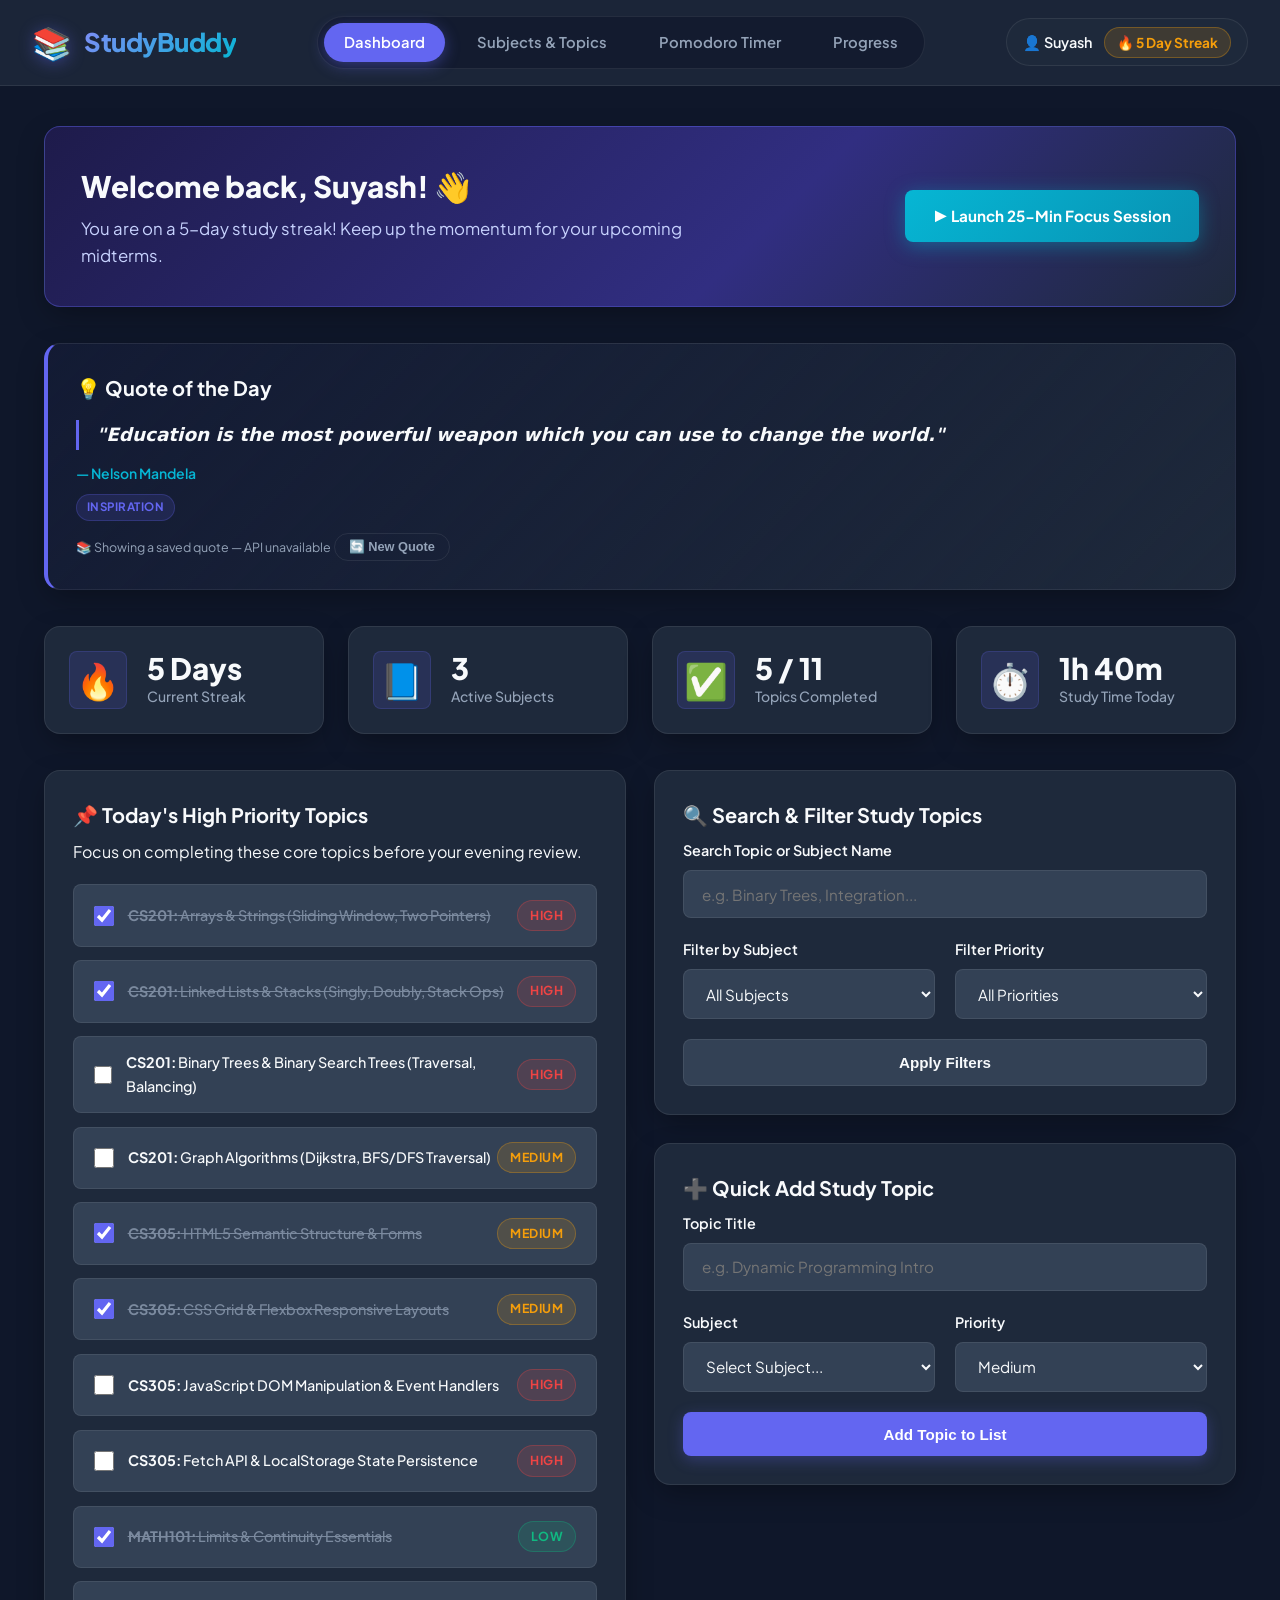
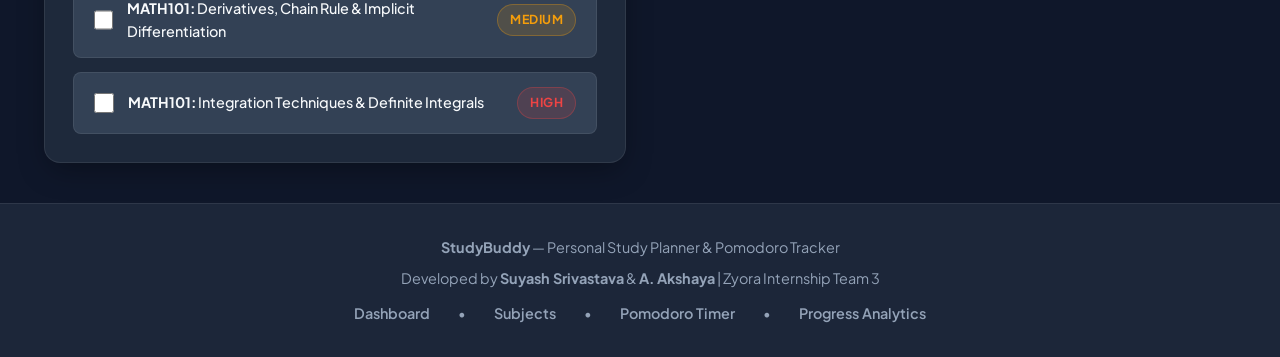
==== commit 5c9c84f9: "Day 3: Data layer — fetch() API, localStorage sync, dynamic dropdowns, live streak pill - Add Quote " ====
--- a/index.html
+++ b/index.html
@@ -36,10 +36,22 @@
     <section class="card" id="welcome-banner">
       <div>
         <h2>Welcome back, Suyash! 👋</h2>
-        <p>You are on a 5-day study streak! Keep up the momentum for your upcoming midterms.</p>
+        <p>You are on a <span id="banner-streak">5</span>-day study streak! Keep up the momentum for your upcoming midterms.</p>
       </div>
       <div>
         <a href="pages/timer.html" class="btn">▶️ Launch 25-Min Focus Session</a>
+      </div>
+    </section>
+
+    <!-- Quote of the Day — Fetch API Card -->
+    <section class="card" id="quote-section" aria-label="Motivational Quote of the Day">
+      <h3>💡 Quote of the Day</h3>
+      <div id="quote-content">
+        <!-- JS will render: loading → success → error -->
+        <div class="fetch-loading" id="quote-loading">
+          <div class="spinner" role="status" aria-label="Loading quote..."></div>
+          <span>Fetching today's quote…</span>
+        </div>
       </div>
     </section>
 
--- a/css/style.css
+++ b/css/style.css
@@ -954,3 +954,159 @@
     max-width: none;
   }
 }
+
+/* ==========================================================================
+   Day 3 — Fetch API States: Loading Spinner, Quote Card, Offline Error
+   ========================================================================== */
+
+/* --- Spinner Animation --- */
+@keyframes spin {
+  from { transform: rotate(0deg); }
+  to   { transform: rotate(360deg); }
+}
+
+@keyframes fadeInUp {
+  from { opacity: 0; transform: translateY(12px); }
+  to   { opacity: 1; transform: translateY(0); }
+}
+
+.spinner {
+  display: inline-block;
+  width: 28px;
+  height: 28px;
+  border: 3px solid rgba(99, 102, 241, 0.2);
+  border-top-color: var(--primary);
+  border-radius: 50%;
+  animation: spin 0.75s linear infinite;
+  flex-shrink: 0;
+}
+
+/* --- Fetch Loading State --- */
+.fetch-loading {
+  display: flex;
+  align-items: center;
+  gap: 1rem;
+  color: var(--text-muted);
+  font-size: 0.95rem;
+  font-weight: 500;
+  padding: 0.5rem 0;
+}
+
+/* --- Quote Card (Success State) --- */
+.quote-card {
+  animation: fadeInUp 0.4s ease;
+}
+
+.quote-text {
+  font-size: 1.15rem;
+  font-weight: 600;
+  font-style: italic;
+  color: var(--text);
+  line-height: 1.65;
+  padding-left: 1.1rem;
+  border-left: 3px solid var(--primary);
+  margin-bottom: 0.75rem;
+}
+
+.quote-author {
+  font-size: 0.875rem;
+  font-weight: 600;
+  color: var(--secondary);
+}
+
+.quote-tags {
+  display: flex;
+  gap: 0.4rem;
+  flex-wrap: wrap;
+  margin-top: 0.6rem;
+}
+
+.quote-tag {
+  font-size: 0.72rem;
+  font-weight: 700;
+  letter-spacing: 0.5px;
+  text-transform: uppercase;
+  background: var(--primary-light);
+  color: var(--primary);
+  border: 1px solid rgba(99, 102, 241, 0.25);
+  padding: 0.2rem 0.6rem;
+  border-radius: 20px;
+}
+
+/* --- Fetch Error / Offline State --- */
+.fetch-error {
+  display: flex;
+  align-items: flex-start;
+  gap: 0.85rem;
+  background: rgba(239, 68, 68, 0.07);
+  border: 1px solid rgba(239, 68, 68, 0.2);
+  border-radius: var(--radius-sm);
+  padding: 1rem 1.25rem;
+  animation: fadeInUp 0.3s ease;
+}
+
+.fetch-error-icon {
+  font-size: 1.4rem;
+  flex-shrink: 0;
+  margin-top: 0.1rem;
+}
+
+.fetch-error-body p {
+  font-size: 0.9rem;
+  font-weight: 600;
+  color: var(--danger);
+  margin-bottom: 0.2rem;
+}
+
+.fetch-error-body small {
+  font-size: 0.8rem;
+  color: var(--text-muted);
+}
+
+.quote-refresh-btn {
+  display: inline-flex;
+  align-items: center;
+  gap: 0.4rem;
+  background: none;
+  border: 1px solid var(--border);
+  color: var(--text-muted);
+  font-size: 0.8rem;
+  font-weight: 600;
+  padding: 0.35rem 0.85rem;
+  border-radius: 20px;
+  cursor: pointer;
+  transition: var(--transition);
+  margin-top: 0.75rem;
+}
+
+.quote-refresh-btn:hover {
+  color: var(--text);
+  border-color: var(--primary);
+  background: var(--primary-light);
+}
+
+/* --- Quote of the Day Card Container --- */
+#quote-section {
+  border-left: 4px solid var(--primary);
+  background: linear-gradient(135deg, rgba(99, 102, 241, 0.05) 0%, var(--bg-card) 100%);
+}
+
+#quote-section h3 {
+  margin-bottom: 1rem;
+}
+
+/* --- Progress Bar Base (if missing) --- */
+.progress-bar-bg {
+  width: 100%;
+  height: 8px;
+  background: rgba(255, 255, 255, 0.07);
+  border-radius: 100px;
+  overflow: hidden;
+}
+
+.progress-bar-fill {
+  height: 100%;
+  background: linear-gradient(90deg, var(--primary), var(--secondary));
+  border-radius: 100px;
+  transition: width 0.6s cubic-bezier(0.4, 0, 0.2, 1);
+}
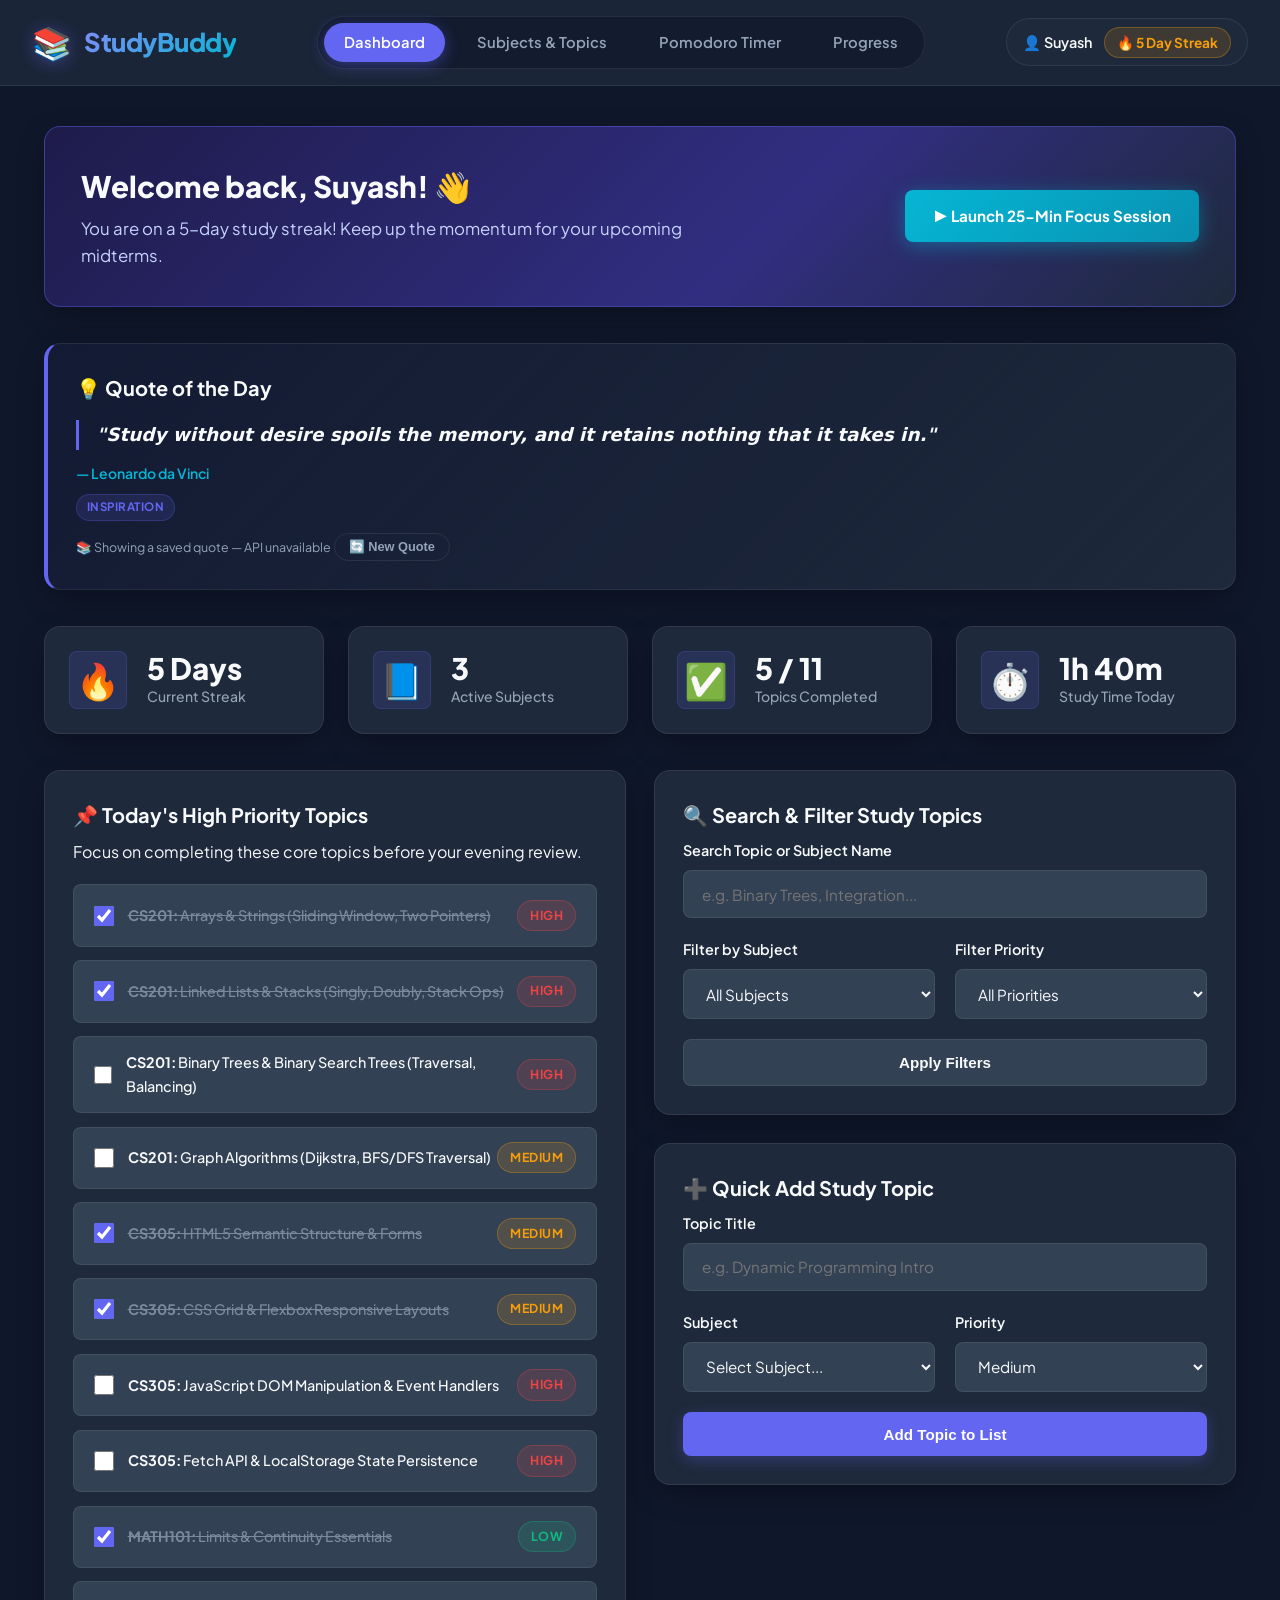
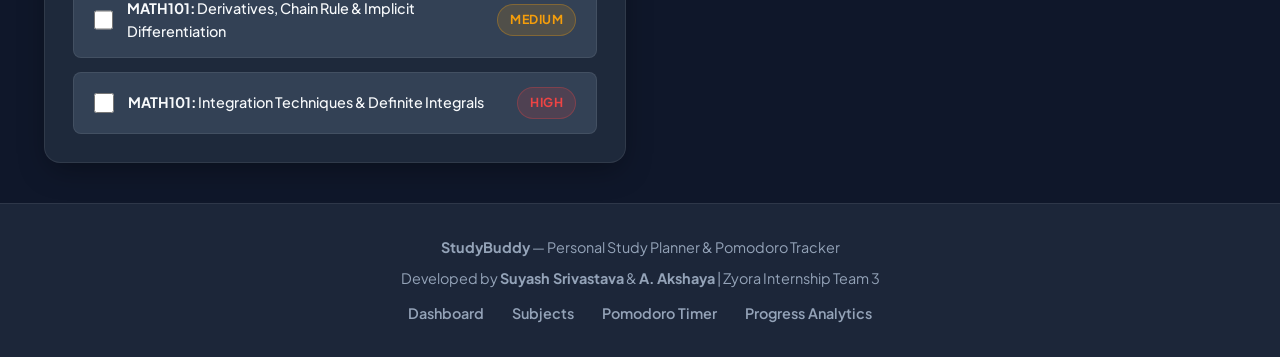
==== commit becf8509: "fix+polish+docs: bug fixes, UX polish, full README rewrite Bugs fixed: - timer.js: empty-state-row c" ====
--- a/index.html
+++ b/index.html
@@ -5,6 +5,7 @@
   <meta name="viewport" content="width=device-width, initial-scale=1.0">
   <title>StudyBuddy — Study Planner Dashboard</title>
   <meta name="description" content="Personal study planner dashboard to track daily study streaks, manage subjects, and focus with Pomodoro timers.">
+  <link rel="icon" href="data:image/svg+xml,<svg xmlns=%22http://www.w3.org/2000/svg%22 viewBox=%220 0 100 100%22><text y=%22.9em%22 font-size=%2290%22>📚</text></svg>">
   <link rel="stylesheet" href="css/style.css">
 </head>
 <body>
@@ -15,7 +16,12 @@
       <span>📚</span>
       <h1>StudyBuddy</h1>
     </div>
-    <nav aria-label="Main Navigation">
+    <button class="nav-toggle" id="nav-toggle" aria-label="Toggle navigation" aria-expanded="false">
+      <span></span>
+      <span></span>
+      <span></span>
+    </button>
+    <nav aria-label="Main Navigation" id="main-nav">
       <ul>
         <li><a href="index.html" class="active">Dashboard</a></li>
         <li><a href="pages/subjects.html">Subjects & Topics</a></li>
@@ -147,9 +153,6 @@
                 <label for="filter-subject">Filter by Subject</label>
                 <select id="filter-subject" name="filter-subject">
                   <option value="all">All Subjects</option>
-                  <option value="CS201">Data Structures & Algorithms</option>
-                  <option value="CS305">Web Development</option>
-                  <option value="MATH101">Mathematics & Calculus</option>
                 </select>
               </div>
 
@@ -212,9 +215,9 @@
     <p><strong>StudyBuddy</strong> — Personal Study Planner & Pomodoro Tracker</p>
     <p>Developed by <strong>Suyash Srivastava</strong> & <strong>A. Akshaya</strong> | Zyora Internship Team 3</p>
     <div class="footer-links">
-      <a href="index.html">Dashboard</a> •
-      <a href="pages/subjects.html">Subjects</a> •
-      <a href="pages/timer.html">Pomodoro Timer</a> •
+      <a href="index.html">Dashboard</a>
+      <a href="pages/subjects.html">Subjects</a>
+      <a href="pages/timer.html">Pomodoro Timer</a>
       <a href="pages/progress.html">Progress Analytics</a>
     </div>
   </footer>
--- a/css/style.css
+++ b/css/style.css
@@ -61,6 +61,49 @@
   -webkit-font-smoothing: antialiased;
 }
 
+/* --- Hamburger Menu Toggle --- */
+.nav-toggle {
+  display: none;
+  flex-direction: column;
+  justify-content: center;
+  gap: 5px;
+  width: 40px;
+  height: 40px;
+  background: none;
+  border: 1px solid var(--border);
+  border-radius: var(--radius-sm);
+  cursor: pointer;
+  padding: 8px;
+  flex-shrink: 0;
+  transition: var(--transition);
+}
+
+.nav-toggle:hover {
+  border-color: var(--primary);
+  background: var(--primary-light);
+}
+
+.nav-toggle span {
+  display: block;
+  width: 100%;
+  height: 2px;
+  background: var(--text);
+  border-radius: 2px;
+  transition: var(--transition);
+  transform-origin: center;
+}
+
+.nav-toggle.open span:nth-child(1) {
+  transform: translateY(7px) rotate(45deg);
+}
+.nav-toggle.open span:nth-child(2) {
+  opacity: 0;
+  transform: scaleX(0);
+}
+.nav-toggle.open span:nth-child(3) {
+  transform: translateY(-7px) rotate(-45deg);
+}
+
 /* --- Header & Navigation --- */
 header {
   background: rgba(30, 41, 59, 0.85);
@@ -207,6 +250,8 @@
 
 .card:hover {
   border-color: var(--border-hover);
+  box-shadow: 0 12px 32px -8px rgba(99, 102, 241, 0.18);
+  transform: translateY(-1px);
 }
 
 .card h3 {
@@ -653,59 +698,312 @@
   color: var(--primary);
 }
 
-/* --- Mobile & Tablet Responsiveness --- */
+/* --- Accessibility: focus-visible rings --- */
+a:focus-visible,
+button:focus-visible,
+input:focus-visible,
+select:focus-visible,
+textarea:focus-visible {
+  outline: 2px solid var(--primary);
+  outline-offset: 3px;
+  border-radius: 4px;
+}
+
+/* Remove default outline for mouse users, keep for keyboard */
+a:focus:not(:focus-visible),
+button:focus:not(:focus-visible) {
+  outline: none;
+}
+
+/* Scroll margin so sticky header doesn't cover anchor targets */
+[id] {
+  scroll-margin-top: 80px;
+}
+
+/* ==========================================================================
+   Mobile & Tablet Responsiveness — Full Overhaul
+   ========================================================================== */
+
+/* --- Tablet (≤ 900px): tighten nav spacing --- */
+@media (max-width: 900px) {
+  nav a {
+    padding: 0.5rem 0.9rem;
+    font-size: 0.875rem;
+  }
+
+  .user-badge {
+    font-size: 0.82rem;
+    padding: 0.4rem 0.8rem;
+  }
+}
+
+/* --- Mobile (≤ 768px): Hamburger nav, stacked header --- */
 @media (max-width: 768px) {
+  /* Header becomes a two-row bar: logo+toggle on row 1, user-badge on row 2 */
   header {
-    padding: 1rem 1.25rem;
+    padding: 0.75rem 1rem;
+    flex-wrap: wrap;
+    gap: 0.75rem;
+  }
+
+  /* Show hamburger */
+  .nav-toggle {
+    display: flex;
+  }
+
+  /* Nav hidden by default — slides down when open */
+  nav {
+    order: 3;
+    width: 100%;
+    max-height: 0;
+    overflow: hidden;
+    transition: max-height 0.35s cubic-bezier(0.4, 0, 0.2, 1);
+  }
+
+  nav.nav-open {
+    max-height: 400px;
+  }
+
+  nav ul {
     flex-direction: column;
-    align-items: stretch;
-  }
-
-  .logo-area {
-    justify-content: center;
-  }
-
-  nav ul {
-    justify-content: center;
+    border-radius: var(--radius-sm);
+    gap: 0.35rem;
+    padding: 0.5rem;
+    margin-top: 0.5rem;
     width: 100%;
-  }
-
+    background: rgba(15, 23, 42, 0.95);
+  }
+
+  nav a {
+    display: flex;
+    align-items: center;
+    text-align: left;
+    padding: 0.85rem 1.1rem;
+    border-radius: 8px;
+    font-size: 0.95rem;
+    min-height: 44px;
+  }
+
+  /* User badge fills remaining space beside logo */
   .user-badge {
-    justify-content: center;
-  }
-
+    margin-left: auto;
+    font-size: 0.82rem;
+    padding: 0.4rem 0.75rem;
+    gap: 0.5rem;
+  }
+
+  .streak-pill {
+    font-size: 0.78rem;
+    padding: 0.2rem 0.55rem;
+  }
+
+  /* Main content */
   main {
-    padding: 1.5rem 1rem;
+    padding: 1.25rem 1rem;
     gap: 1.5rem;
   }
 
-  .timer-clock {
-    font-size: 4rem;
-  }
-
+  /* All grids go single column */
   .grid-2, .grid-4 {
     grid-template-columns: 1fr;
   }
 
+  /* Welcome banner stacks */
   #welcome-banner {
     flex-direction: column;
     align-items: stretch;
     text-align: center;
+    padding: 1.5rem;
+  }
+
+  #welcome-banner h2 {
+    font-size: 1.45rem;
   }
 
   #welcome-banner .btn {
     width: 100%;
   }
-}
-
+
+  /* Page header typography */
+  .page-header h2 {
+    font-size: 1.5rem;
+  }
+
+  /* Stat cards */
+  .stat-card {
+    padding: 1.1rem 1.25rem;
+    gap: 1rem;
+  }
+
+  .stat-value {
+    font-size: 1.5rem;
+  }
+
+  .stat-icon {
+    width: 48px;
+    height: 48px;
+    font-size: 1.75rem;
+  }
+
+  /* Cards */
+  .card {
+    padding: 1.25rem;
+  }
+
+  /* Timer */
+  .timer-clock {
+    font-size: 3.75rem;
+    letter-spacing: 2px;
+  }
+
+  .timer-box {
+    padding: 2rem 1.25rem;
+  }
+
+  .timer-mode-group {
+    gap: 0.6rem;
+  }
+
+  .timer-mode-group .btn {
+    padding: 0.6rem 0.9rem;
+    font-size: 0.82rem;
+  }
+
+  .timer-controls {
+    gap: 0.75rem;
+  }
+
+  .timer-controls .btn {
+    width: auto;
+    flex: 1;
+    padding: 0.85rem 0.75rem;
+    font-size: 0.9rem;
+  }
+
+  /* Subject search bar: stack vertically */
+  #subject-search-bar .form-row {
+    flex-direction: column;
+  }
+
+  .filter-form-row .form-group {
+    min-width: 0;
+  }
+
+  /* Form rows: allow wrapping to single column */
+  .form-row {
+    flex-direction: column;
+    gap: 1rem;
+  }
+
+  .form-row .form-group {
+    min-width: 0;
+    flex: 1 1 100%;
+  }
+
+  /* Subject card header */
+  .subject-card-header {
+    flex-direction: column;
+    align-items: flex-start;
+    gap: 0.5rem;
+  }
+
+  /* Topic items: shrink badge area */
+  .topic-item {
+    padding: 0.85rem 1rem;
+    gap: 0.5rem;
+    flex-wrap: wrap;
+  }
+
+  /* Progress summary */
+  .progress-summary-header {
+    flex-direction: column;
+    align-items: flex-start;
+    gap: 0.5rem;
+  }
+
+  .progress-percentage-large {
+    font-size: 2rem;
+  }
+
+  .streak-title {
+    font-size: 1.3rem;
+  }
+
+  /* Footer links wrap properly */
+  .footer-links {
+    gap: 1rem;
+    flex-wrap: wrap;
+    justify-content: center;
+  }
+
+  footer {
+    padding: 1.5rem 1rem;
+  }
+}
+
+/* --- Small Mobile (≤ 480px): fine-tune for 375px phones --- */
 @media (max-width: 480px) {
-  nav ul {
+  header {
+    padding: 0.65rem 0.875rem;
+  }
+
+  .logo-area h1 {
+    font-size: 1.35rem;
+  }
+
+  .logo-area span {
+    font-size: 1.6rem;
+  }
+
+  .user-badge > span:first-child {
+    display: none; /* hide name, keep streak pill only */
+  }
+
+  main {
+    padding: 1rem 0.875rem;
+    gap: 1.25rem;
+  }
+
+  .card {
+    padding: 1rem;
+    border-radius: 12px;
+  }
+
+  #welcome-banner h2 {
+    font-size: 1.25rem;
+  }
+
+  #welcome-banner p {
+    font-size: 0.9rem;
+  }
+
+  .page-header h2 {
+    font-size: 1.3rem;
+  }
+
+  .stat-value {
+    font-size: 1.35rem;
+  }
+
+  .stat-label {
+    font-size: 0.8rem;
+  }
+
+  .timer-clock {
+    font-size: 3.2rem;
+    letter-spacing: 1px;
+  }
+
+  .timer-mode-group {
     flex-direction: column;
-    border-radius: var(--radius-sm);
-  }
-
-  nav a {
-    text-align: center;
+    gap: 0.5rem;
+  }
+
+  .timer-mode-group .btn {
+    width: 100%;
+    padding: 0.75rem 1rem;
+    font-size: 0.9rem;
+    border-radius: 10px;
   }
 
   .timer-controls {
@@ -714,6 +1012,58 @@
 
   .timer-controls .btn {
     width: 100%;
+    flex: none;
+  }
+
+  .badge {
+    font-size: 0.7rem;
+    padding: 0.25rem 0.6rem;
+  }
+
+  .btn {
+    padding: 0.8rem 1.25rem;
+    font-size: 0.9rem;
+  }
+
+  .footer-links {
+    flex-direction: column;
+    gap: 0.65rem;
+    align-items: center;
+  }
+
+  /* Toast: full-width at bottom */
+  .toast {
+    bottom: 1rem;
+    right: 0.75rem;
+    left: 0.75rem;
+    max-width: none;
+    min-width: 0;
+  }
+
+  /* Table: allow scroll on very small screens */
+  .table-wrapper {
+    font-size: 0.82rem;
+  }
+
+  .session-table th,
+  .session-table td {
+    padding: 0.75rem 0.75rem;
+  }
+}
+
+/* --- Very small (≤ 360px): last resort adjustments --- */
+@media (max-width: 360px) {
+  .logo-area h1 {
+    font-size: 1.2rem;
+  }
+
+  .timer-clock {
+    font-size: 2.75rem;
+  }
+
+  nav a {
+    font-size: 0.875rem;
+    padding: 0.75rem 1rem;
   }
 }
 
@@ -836,6 +1186,17 @@
   font-style: italic;
 }
 
+/* Target the row itself when JS sets the class on <tr> */
+.empty-state-row {
+  text-align: center;
+}
+.empty-state-row td {
+  text-align: center;
+  color: var(--text-muted);
+  padding: 2rem !important;
+  font-style: italic;
+}
+
 /* --- Subject & Progress Card Page-Specific --- */
 .subject-card-stack {
   display: flex;
@@ -946,14 +1307,7 @@
 .progress-cyan  { background: linear-gradient(90deg, #06b6d4, #10b981) !important; }
 .progress-amber { background: linear-gradient(90deg, #f59e0b, #ef4444) !important; }
 
-@media (max-width: 480px) {
-  .toast {
-    bottom: 1rem;
-    right: 1rem;
-    left: 1rem;
-    max-width: none;
-  }
-}
+/* Toast mobile styles handled in the mobile breakpoints above */
 
 /* ==========================================================================
    Day 3 — Fetch API States: Loading Spinner, Quote Card, Offline Error
